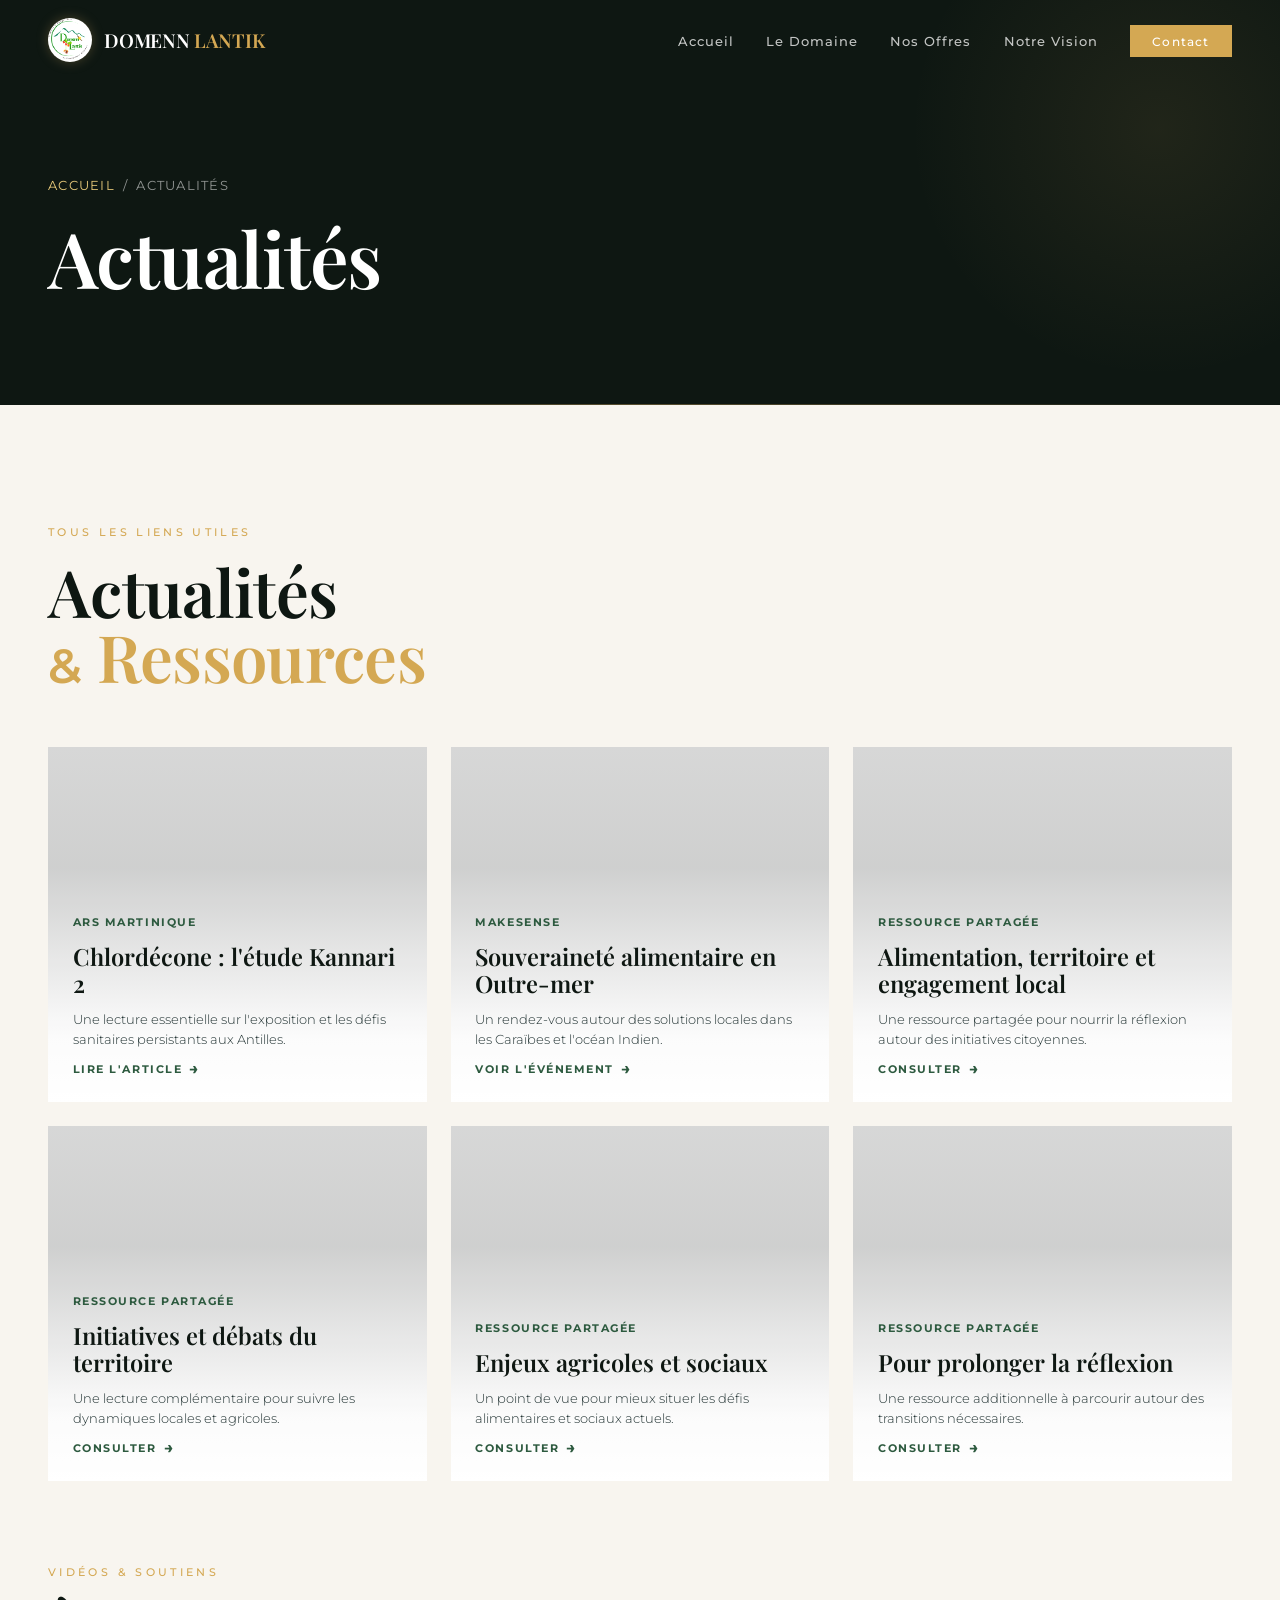
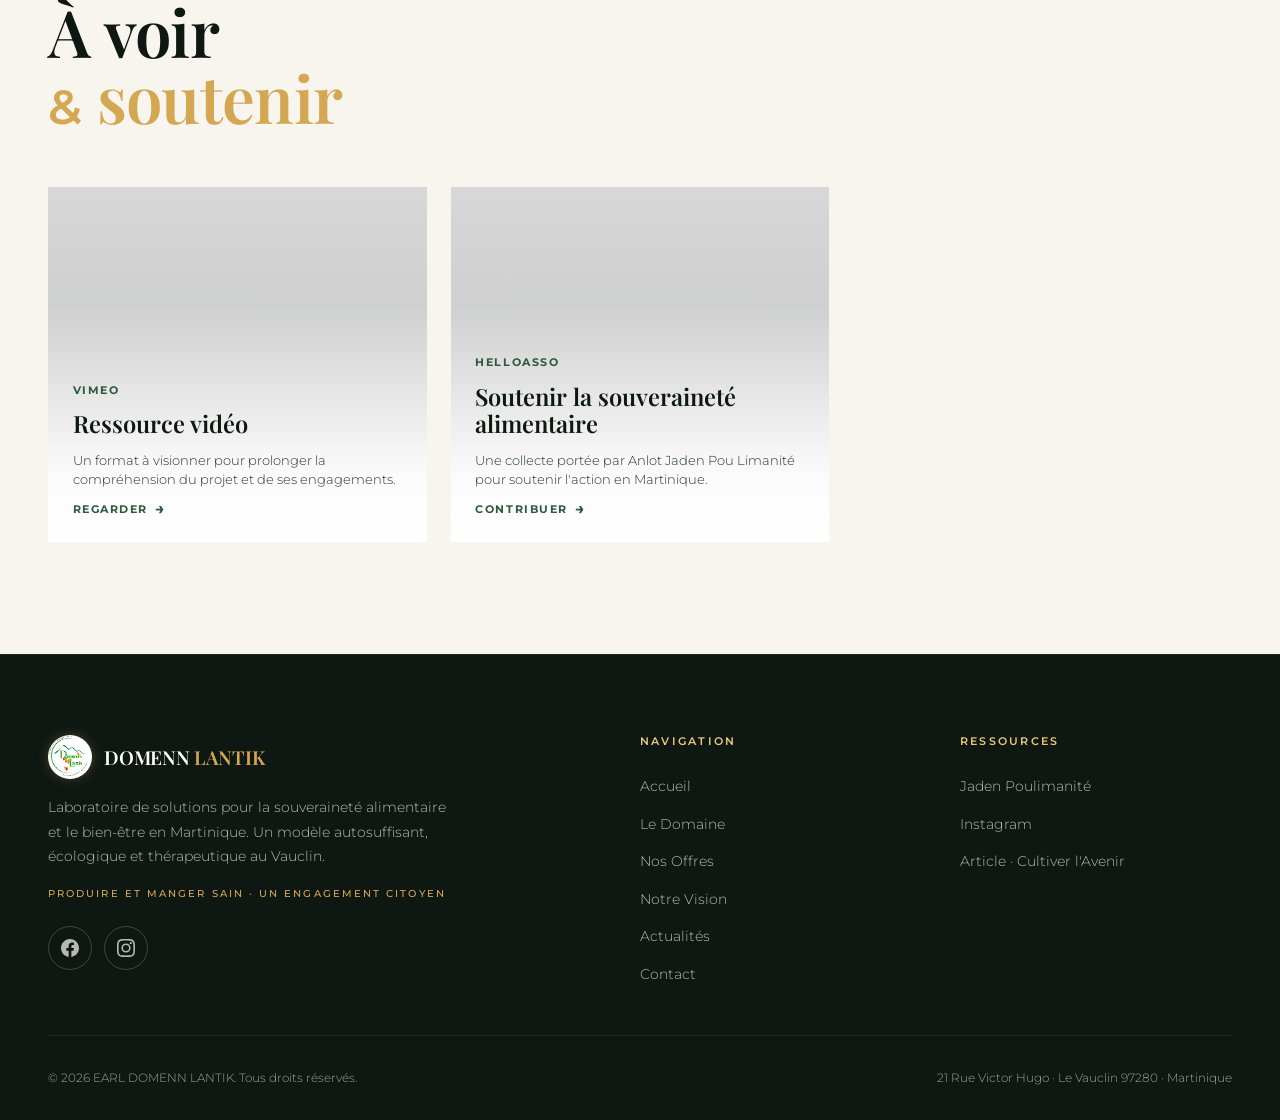
==== actualites.html @ c8eb0043 "1srt" ====
﻿<!DOCTYPE html>
<html lang="fr">
<head>
  <meta charset="UTF-8">
  <meta name="viewport" content="width=device-width, initial-scale=1.0">
  <meta name="description" content="Actualités et ressources de Domenn Lantik : souveraineté alimentaire, santé environnementale, vidéos, articles et collecte citoyenne.">
  <title>Actualités · DOMENN LANTIK</title>
  <link rel="stylesheet" href="style.css">
  <link rel="icon" type="image/svg+xml" href="data:image/svg+xml,%3Csvg xmlns='http://www.w3.org/2000/svg' viewBox='0 0 32 32'%3E%3Ctext y='28' font-size='28'%3E🌿%3C/text%3E%3C/svg%3E">
</head>
<body>
  <a href="#main" class="skip-link">Passer au contenu</a>

  <header class="site-header">
    <div class="container header-inner">
      <a href="index.html" class="logo-link">
        <img src="images/logo.png" alt="Domenn Lantik" class="logo-img">
        <div class="logo-text">
          <span class="brand">DOMENN</span>
          <span class="brand-accent">LANTIK</span>
        </div>
      </a>
      <nav>
        <ul class="nav-list">
          <li><a href="index.html" class="nav-link">Accueil</a></li>
          <li><a href="domaine.html" class="nav-link">Le Domaine</a></li>
          <li><a href="offres.html" class="nav-link">Nos Offres</a></li>
          <li><a href="vision.html" class="nav-link">Notre Vision</a></li>
          <li><a href="contact.html" class="nav-link nav-cta">Contact</a></li>
        </ul>
      </nav>
      <button class="hamburger" aria-label="Menu"><span></span><span></span><span></span></button>
    </div>
  </header>

  <div class="mobile-nav">
    <a href="index.html" class="nav-link">Accueil</a>
    <a href="domaine.html" class="nav-link">Le Domaine</a>
    <a href="offres.html" class="nav-link">Nos Offres</a>
    <a href="vision.html" class="nav-link">Notre Vision</a>
    <div class="gold-line-long"></div>
    <a href="contact.html" class="btn btn-primary">Nous Contacter</a>
    <div class="footer-social" style="justify-content:center;margin-top:1.5rem;">
      <a href="https://www.facebook.com/share/18mY9qPHfn/" target="_blank" rel="noopener" class="social-link" aria-label="Facebook"><svg fill="currentColor" viewBox="0 0 24 24"><path d="M24 12.073c0-6.627-5.373-12-12-12s-12 5.373-12 12c0 5.99 4.388 10.954 10.125 11.854v-8.385H7.078v-3.47h3.047V9.43c0-3.007 1.792-4.669 4.533-4.669 1.312 0 2.686.235 2.686.235v2.953H15.83c-1.491 0-1.956.925-1.956 1.874v2.25h3.328l-.532 3.47h-2.796v8.385C19.612 23.027 24 18.062 24 12.073z"/></svg></a>
      <a href="https://www.instagram.com/domenn_lantik" target="_blank" rel="noopener" class="social-link" aria-label="Instagram"><svg fill="currentColor" viewBox="0 0 24 24"><path d="M12 2.163c3.204 0 3.584.012 4.85.07 3.252.148 4.771 1.691 4.919 4.919.058 1.265.069 1.645.069 4.849 0 3.205-.012 3.584-.069 4.849-.149 3.225-1.664 4.771-4.919 4.919-1.266.058-1.644.07-4.85.07-3.204 0-3.584-.012-4.849-.07-3.26-.149-4.771-1.699-4.919-4.92-.058-1.265-.07-1.644-.07-4.849 0-3.204.013-3.583.07-4.849.149-3.227 1.664-4.771 4.919-4.919 1.266-.057 1.645-.069 4.849-.069zM12 0C8.741 0 8.333.014 7.053.072 2.695.272.273 2.69.073 7.052.014 8.333 0 8.741 0 12c0 3.259.014 3.668.072 4.948.2 4.358 2.618 6.78 6.98 6.98C8.333 23.986 8.741 24 12 24c3.259 0 3.668-.014 4.948-.072 4.354-.2 6.782-2.618 6.979-6.98.059-1.28.073-1.689.073-4.948 0-3.259-.014-3.667-.072-4.947-.196-4.354-2.617-6.78-6.979-6.98C15.668.014 15.259 0 12 0zm0 5.838a6.162 6.162 0 1 0 0 12.324 6.162 6.162 0 0 0 0-12.324zM12 16a4 4 0 1 1 0-8 4 4 0 0 1 0 8zm6.406-11.845a1.44 1.44 0 1 0 0 2.881 1.44 1.44 0 0 0 0-2.881z"/></svg></a>
    </div>
  </div>

  <main id="main">
    <section class="page-hero">
      <div class="container">
        <div class="breadcrumb"><a href="index.html">Accueil</a><span>/</span><span>Actualités</span></div>
        <h1>Actualités</h1>
      </div>
    </section>

    <section class="section news-section">
      <div class="container">
        <div class="news-top reveal">
          <div class="news-heading">
            <span class="section-eyebrow">Tous les liens utiles</span>
            <h2>Actualités<br><span><span class="heading-amp">&amp;</span> Ressources</span></h2>
          </div>
        </div>

        <div class="news-list reveal">
          <a class="news-slide" href="https://www.martinique.ars.sante.fr/chlordecone-letude-kannari-2-met-en-lumiere-une-baisse-de-lexposition-malgre-des-defis-persistants" target="_blank" rel="noopener" style="--news-image:url('https://www.martinique.ars.sante.fr/system/files/styles/ars_detail_page_content/private/2024-02/49d2202fff6e-visuel_kannari2.jpg.jpg?itok=aCVpbCc1');">
            <div class="news-content">
              <span class="news-source">ARS Martinique</span>
              <h3>Chlordécone : l'étude Kannari 2</h3>
              <p>Une lecture essentielle sur l'exposition et les défis sanitaires persistants aux Antilles.</p>
              <span class="news-link">Lire l'article</span>
            </div>
          </a>
          <a class="news-slide" href="https://chiche.makesense.org/events/e/webinaire-souverainete-alimentaire-en-outre-mer-caraibes-and-ocean-indien-6a10719ce55b7300092cc0e4" target="_blank" rel="noopener" style="--news-image:url('https://images.unsplash.com/photo-1464226184884-fa280b87c399?auto=format&fit=crop&w=1400&q=80');">
            <div class="news-content">
              <span class="news-source">Makesense</span>
              <h3>Souveraineté alimentaire en Outre-mer</h3>
              <p>Un rendez-vous autour des solutions locales dans les Caraïbes et l'océan Indien.</p>
              <span class="news-link">Voir l'événement</span>
            </div>
          </a>
          <a class="news-slide" href="https://share.google/tM8BRyeHUsNn5JqHv" target="_blank" rel="noopener" style="--news-image:url('https://medias.amf.asso.fr/mdf_articles/PIC_2c4e4d435c034f6b3481b6da8dac6768.jpg');">
            <div class="news-content">
              <span class="news-source">Ressource partagée</span>
              <h3>Alimentation, territoire et engagement local</h3>
              <p>Une ressource partagée pour nourrir la réflexion autour des initiatives citoyennes.</p>
              <span class="news-link">Consulter</span>
            </div>
          </a>
          <a class="news-slide" href="https://share.google/kIJbHFHR3MB0OvFtg" target="_blank" rel="noopener" style="--news-image:url('https://capiremov.org/wp-content/uploads/2021/07/conamuca.jpg');">
            <div class="news-content">
              <span class="news-source">Ressource partagée</span>
              <h3>Initiatives et débats du territoire</h3>
              <p>Une lecture complémentaire pour suivre les dynamiques locales et agricoles.</p>
              <span class="news-link">Consulter</span>
            </div>
          </a>
          <a class="news-slide" href="https://share.google/z5p108d23snJyDTl6" target="_blank" rel="noopener" style="--news-image:url('https://images.unsplash.com/photo-1500651230702-0e2d8a49d4ad?auto=format&fit=crop&w=1400&q=80');">
            <div class="news-content">
              <span class="news-source">Ressource partagée</span>
              <h3>Enjeux agricoles et sociaux</h3>
              <p>Un point de vue pour mieux situer les défis alimentaires et sociaux actuels.</p>
              <span class="news-link">Consulter</span>
            </div>
          </a>
          <a class="news-slide" href="https://share.google/9NAO0kaPWaq1PpFuy" target="_blank" rel="noopener" style="--news-image:url('https://iki-cac.org/sites/default/files/styles/principal/public/content/adap_comunidades-cabildos-caribe.jpg?h=08b866d1&itok=9TjPtlnQ');">
            <div class="news-content">
              <span class="news-source">Ressource partagée</span>
              <h3>Pour prolonger la réflexion</h3>
              <p>Une ressource additionnelle à parcourir autour des transitions nécessaires.</p>
              <span class="news-link">Consulter</span>
            </div>
          </a>
        </div>

        <div class="news-top reveal" style="margin-top:clamp(3rem,6vw,5rem);">
          <div class="news-heading">
            <span class="section-eyebrow">Vidéos & soutiens</span>
            <h2>À voir<br><span><span class="heading-amp">&amp;</span> soutenir</span></h2>
          </div>
        </div>

        <div class="news-list reveal">
          <a class="news-slide" href="https://vimeo.com/971654526" target="_blank" rel="noopener" style="--news-image:url('https://capiremov.org/wp-content/uploads/2021/07/65077715_2711386908931863_5463214163041976320_n.jpg');">
            <div class="news-content">
              <span class="news-source">Vimeo</span>
              <h3>Ressource vidéo</h3>
              <p>Un format à visionner pour prolonger la compréhension du projet et de ses engagements.</p>
              <span class="news-link">Regarder</span>
            </div>
          </a>
          <a class="news-slide" href="https://www.helloasso.com/associations/anlot-jaden-pou-limanite/collectes/souverainete-alimentaire-en-martinique" target="_blank" rel="noopener" style="--news-image:url('https://images.unsplash.com/photo-1523348837708-15d4a09cfac2?auto=format&fit=crop&w=1400&q=80');">
            <div class="news-content">
              <span class="news-source">HelloAsso</span>
              <h3>Soutenir la souveraineté alimentaire</h3>
              <p>Une collecte portée par Anlot Jaden Pou Limanité pour soutenir l'action en Martinique.</p>
              <span class="news-link">Contribuer</span>
            </div>
          </a>
        </div>
      </div>
    </section>
  </main>

  <footer class="site-footer">
    <div class="container">
      <div class="footer-grid">
        <div class="footer-brand">
          <a href="index.html" class="logo-link">
            <img src="images/logo.png" alt="Domenn Lantik" class="logo-img">
            <div class="logo-text"><span class="brand">DOMENN</span><span class="brand-accent">LANTIK</span></div>
          </a>
          <p>Laboratoire de solutions pour la souveraineté alimentaire et le bien-être en Martinique. Un modèle autosuffisant, écologique et thérapeutique au Vauclin.</p>
          <p class="footer-tagline">Produire et Manger Sain · Un Engagement Citoyen</p>
          <div class="footer-social">
            <a href="https://www.facebook.com/share/18mY9qPHfn/" target="_blank" rel="noopener" class="social-link" aria-label="Facebook"><svg fill="currentColor" viewBox="0 0 24 24"><path d="M24 12.073c0-6.627-5.373-12-12-12s-12 5.373-12 12c0 5.99 4.388 10.954 10.125 11.854v-8.385H7.078v-3.47h3.047V9.43c0-3.007 1.792-4.669 4.533-4.669 1.312 0 2.686.235 2.686.235v2.953H15.83c-1.491 0-1.956.925-1.956 1.874v2.25h3.328l-.532 3.47h-2.796v8.385C19.612 23.027 24 18.062 24 12.073z"/></svg></a>
            <a href="https://www.instagram.com/domenn_lantik" target="_blank" rel="noopener" class="social-link" aria-label="Instagram"><svg fill="currentColor" viewBox="0 0 24 24"><path d="M12 2.163c3.204 0 3.584.012 4.85.07 3.252.148 4.771 1.691 4.919 4.919.058 1.265.069 1.645.069 4.849 0 3.205-.012 3.584-.069 4.849-.149 3.225-1.664 4.771-4.919 4.919-1.266.058-1.644.07-4.85.07-3.204 0-3.584-.012-4.849-.07-3.26-.149-4.771-1.699-4.919-4.92-.058-1.265-.07-1.644-.07-4.849 0-3.204.013-3.583.07-4.849.149-3.227 1.664-4.771 4.919-4.919 1.266-.057 1.645-.069 4.849-.069zM12 0C8.741 0 8.333.014 7.053.072 2.695.272.273 2.69.073 7.052.014 8.333 0 8.741 0 12c0 3.259.014 3.668.072 4.948.2 4.358 2.618 6.78 6.98 6.98C8.333 23.986 8.741 24 12 24c3.259 0 3.668-.014 4.948-.072 4.354-.2 6.782-2.618 6.979-6.98.059-1.28.073-1.689.073-4.948 0-3.259-.014-3.667-.072-4.947-.196-4.354-2.617-6.78-6.979-6.98C15.668.014 15.259 0 12 0zm0 5.838a6.162 6.162 0 1 0 0 12.324 6.162 6.162 0 0 0 0-12.324zM12 16a4 4 0 1 1 0-8 4 4 0 0 1 0 8zm6.406-11.845a1.44 1.44 0 1 0 0 2.881 1.44 1.44 0 0 0 0-2.881z"/></svg></a>
          </div>
        </div>
        <div class="footer-col">
          <h4>Navigation</h4>
          <ul>
            <li><a href="index.html">Accueil</a></li>
            <li><a href="domaine.html">Le Domaine</a></li>
            <li><a href="offres.html">Nos Offres</a></li>
            <li><a href="vision.html">Notre Vision</a></li>
            <li><a href="actualites.html">Actualités</a></li>
            <li><a href="contact.html">Contact</a></li>
          </ul>
        </div>
        <div class="footer-col">
          <h4>Ressources</h4>
          <ul>
            <li><a href="https://www.instagram.com/jadenpoulimanite" target="_blank" rel="noopener">Jaden Poulimanité</a></li>
            <li><a href="https://www.instagram.com/domenn_lantik" target="_blank" rel="noopener">Instagram</a></li>
            <li><a href="https://camilleguigonnet.fr/2024/04/cultiver-lavenir-le-domenn-lantik-laboratoire-de-solutions-pour-la-souverainete-agricole-de-la-martinique/" target="_blank" rel="noopener">Article · Cultiver l'Avenir</a></li>
          </ul>
        </div>
      </div>
      <div class="footer-bottom">
        <p>© 2026 EARL DOMENN LANTIK. Tous droits réservés.</p>
        <p>21 Rue Victor Hugo · Le Vauclin 97280 · Martinique</p>
      </div>
    </div>
  </footer>

  <script src="main.js"></script>
</body>
</html>
---- style.css ----
/* ============================================================
   DOMENN LANTIK — Design System
   Palette: Terre chaude / Or / Vert caribéen
   Typography: Playfair Display + Montserrat
   ============================================================ */

@import url('https://fonts.googleapis.com/css2?family=Montserrat:wght@300;400;500;600;700&family=Playfair+Display:ital,wght@0,400;0,500;0,600;0,700;1,400;1,500&display=swap');

:root {
  /* ── Refined Tropical Luxury palette ── */
  --or: #D4A853;
  --or-light: #E8CA7A;
  --or-dark: #B8913D;
  --or-glow: rgba(212, 168, 83, 0.12);
  --or-ghost: rgba(212, 168, 83, 0.06);

  --earth-50: #F8F5EF;
  --earth-100: #EDE7DA;
  --earth-200: #DCD2BD;
  --earth-800: #1A2520;
  --earth-900: #0E1712;

  --foliage: #2D5A3F;
  --foliage-light: #4A8B5E;
  --foliage-dark: #1C3A27;

  --ocean: #1A7A7E;
  --ocean-light: #2FA4A8;
  --ocean-ghost: rgba(26, 122, 126, 0.06);

  /* ── Semantic tokens ── */
  --text-body: var(--earth-900);
  --text-muted: #5D625E;
  --text-on-dark: #fff;
  --text-on-dark-muted: rgba(255,255,255,0.65);
  --danger: #DC2626;
  --danger-soft: rgba(220,38,38,0.08);
  --danger-border: rgba(220,38,38,0.2);

  /* ── Typography ── */
  --font-serif: 'Playfair Display', Georgia, 'Times New Roman', serif;
  --font-sans: 'Montserrat', -apple-system, BlinkMacSystemFont, 'Segoe UI', sans-serif;

  /* ── Depth ── */
  --shadow-sm: 0 2px 8px rgba(14, 23, 18, 0.06);
  --shadow-md: 0 8px 30px rgba(14, 23, 18, 0.10);
  --shadow-lg: 0 16px 50px rgba(14, 23, 18, 0.14);

  --radius-sm: 2px;
  --radius-md: 4px;

  /* ── Motion ── */
  --transition-fast: 200ms ease;
  --transition-base: 350ms cubic-bezier(0.4, 0, 0.2, 1);
  --transition-slow: 600ms cubic-bezier(0.4, 0, 0.2, 1);

  /* ── Layout ── */
  --header-h: 80px;
  --max-w: 1280px;
  --section-gap: clamp(4rem, 9vw, 7rem);
}

/* ============================================================
   RESET & BASE
   ============================================================ */
*, *::before, *::after { margin: 0; padding: 0; box-sizing: border-box; }

html {
  scroll-behavior: smooth;
  -webkit-font-smoothing: antialiased;
  -moz-osx-font-smoothing: grayscale;
}

body {
  font-family: var(--font-sans);
  font-weight: 400;
  font-size: 16px;
  line-height: 1.7;
  color: var(--earth-900);
  background: #fff;
  overflow-x: hidden;
}

img { max-width: 100%; height: auto; display: block; }
a { color: inherit; text-decoration: none; }
ul { list-style: none; }

::-webkit-scrollbar { width: 8px; }
::-webkit-scrollbar-track { background: var(--earth-900); }
::-webkit-scrollbar-thumb { background: var(--or); border-radius: 4px; }
::-webkit-scrollbar-thumb:hover { background: var(--or-light); }

::selection { background: rgba(197, 160, 89, 0.3); color: var(--earth-900); }

/* ============================================================
   ACCESSIBILITY & PREMIUM UX — focus, skip, touch, forms
   ============================================================ */

/* ---- Skip to content (accessibility) ---- */
.skip-link {
  position: absolute;
  top: -100%;
  left: 1rem;
  background: var(--or);
  color: var(--earth-900);
  padding: 0.75rem 1.25rem;
  font-weight: 600;
  font-size: 0.875rem;
  z-index: 10001;
  border-radius: 0 0 var(--radius-md) var(--radius-md);
  transition: top 0.2s ease;
}

.skip-link:focus {
  top: 0;
}

/* ---- Focus visible (WCAG AA) ---- */
:focus-visible {
  outline: 2px solid var(--or);
  outline-offset: 2px;
}

.btn:focus-visible,
a:focus-visible {
  outline: 2px solid var(--or);
  outline-offset: 3px;
}

input:focus-visible,
textarea:focus-visible,
select:focus-visible {
  outline: none;
  border-color: var(--or);
  box-shadow: 0 0 0 3px var(--or-glow);
}

/* ---- Touch targets (min 44px for mobile) ---- */
@media (hover: none) and (pointer: coarse) {
  .nav-link,
  .btn,
  .social-link,
  .hero-dot {
    min-height: 44px;
    min-width: 44px;
  }
}

/* ---- Form UX ---- */
.form-group {
  position: relative;
  margin-bottom: 1.5rem;
}

.form-group label {
  display: block;
  font-size: 0.8rem;
  font-weight: 500;
  letter-spacing: 0.05em;
  text-transform: uppercase;
  color: var(--text-muted);
  margin-bottom: 0.35rem;
}

.form-group input,
.form-group textarea,
.form-group select {
  width: 100%;
  padding: 0.9rem 1rem;
  font-family: var(--font-sans);
  font-size: 0.95rem;
  border: 1px solid var(--earth-200);
  background: #fff;
  color: var(--earth-900);
  transition: border-color var(--transition-fast), box-shadow var(--transition-fast);
}

.form-group input.error,
.form-group textarea.error {
  border-color: var(--danger);
}

.form-feedback {
  font-size: 0.75rem;
  margin-top: 0.3rem;
  min-height: 0;
  transition: all var(--transition-fast);
}

.form-feedback.error {
  color: var(--danger);
}

.form-feedback.success {
  color: var(--foliage);
}

/* Loading spinner */
@keyframes spin {
  to { transform: rotate(360deg); }
}

.btn-loading {
  position: relative;
  pointer-events: none;
  color: transparent !important;
}

.btn-loading::after {
  content: '';
  position: absolute;
  inset: 0;
  margin: auto;
  width: 18px;
  height: 18px;
  border: 2px solid rgba(255,255,255,0.6);
  border-top-color: #fff;
  border-radius: 50%;
  animation: spin 0.6s linear infinite;
}

/* Toast notification */
#toast {
  border-radius: var(--radius-sm);
  backdrop-filter: blur(10px);
}

/* ---- Skeleton loading placeholder ---- */
@keyframes shimmer {
  0% { background-position: -200% 0; }
  100% { background-position: 200% 0; }
}

.skeleton {
  background: linear-gradient(90deg, var(--earth-100) 25%, var(--earth-200) 50%, var(--earth-100) 75%);
  background-size: 200% 100%;
  animation: shimmer 1.5s ease-in-out infinite;
  border-radius: var(--radius-sm);
}

/* ---- Reduced motion (consolidated) ---- */
@media (prefers-reduced-motion: reduce) {
  *,
  *::before,
  *::after {
    animation-duration: 0.01ms !important;
    animation-iteration-count: 1 !important;
    transition-duration: 0.01ms !important;
    scroll-behavior: auto !important;
  }
}

/* ============================================================
   TYPOGRAPHY
   ============================================================ */
h1, h2, h3, h4, h5, h6 {
  font-family: var(--font-serif);
  font-weight: 600;
  line-height: 1.15;
  color: var(--earth-900);
}

h1 { font-size: clamp(2.5rem, 6vw, 5rem); letter-spacing: -0.02em; }
h2 { font-size: clamp(2rem, 4.5vw, 3.6rem); letter-spacing: -0.01em; }
h3 { font-size: clamp(1.25rem, 2.5vw, 1.75rem); }
h4 { font-size: 1.125rem; }

.section-eyebrow {
  display: inline-block;
  font-family: var(--font-sans);
  font-size: 0.7rem;
  font-weight: 500;
  letter-spacing: 0.3em;
  text-transform: uppercase;
  color: var(--or);
  margin-bottom: 1rem;
}

.gold-line {
  width: 60px;
  height: 2px;
  background: linear-gradient(90deg, transparent, var(--or), transparent);
  margin: 0 auto;
}

.gold-line-long {
  width: 130px;
  height: 1px;
  background: linear-gradient(90deg, transparent, var(--or), transparent);
  margin: 0 auto;
}

/* Foliage accent utility */
.text-foliage { color: var(--foliage); }
.text-foliage-light { color: var(--foliage-light); }

.foliage-line {
  width: 60px;
  height: 2px;
  background: linear-gradient(90deg, transparent, var(--foliage), transparent);
  margin: 0 auto;
}

.section-divider {
  height: 1px;
  background: linear-gradient(90deg, transparent, rgba(197,160,89,0.25), transparent);
}

/* ============================================================
   LAYOUT HELPERS
   ============================================================ */
.container {
  width: 100%;
  max-width: var(--max-w);
  margin: 0 auto;
  padding: 0 clamp(1.25rem, 5vw, 3rem);
}

.section {
  padding: clamp(4rem, 9vw, 7rem) 0;
}

.section-header {
  text-align: center;
  margin-bottom: clamp(3rem, 6vw, 5rem);
}

/* ---- Section header variants (anti-AI-slop: never all centered) ---- */
.section-header-left {
  text-align: left;
  margin-bottom: clamp(3rem, 6vw, 5rem);
  max-width: 600px;
}

.section-header-left .gold-line { margin-left: 0; }

.section-header-offset {
  text-align: left;
  margin-bottom: clamp(3rem, 6vw, 5rem);
  padding-left: clamp(2rem, 8vw, 6rem);
  border-left: 3px solid var(--or);
}

.section-header-wide {
  text-align: left;
  margin-bottom: clamp(3rem, 6vw, 5rem);
}

.section-header-wide h2 {
  font-size: clamp(2.5rem, 6vw, 4.5rem);
  line-height: 1.05;
}

/* ---- Container variants ---- */
.container-bleed {
  width: 100%;
  padding: 0 clamp(1.25rem, 5vw, 3rem);
}

.container-narrow {
  width: 100%;
  max-width: 780px;
  margin: 0 auto;
  padding: 0 clamp(1.25rem, 3vw, 2rem);
}

/* ---- Asymmetric grids ---- */
.grid-asymmetric-2 {
  display: grid;
  grid-template-columns: 1.3fr 0.7fr;
  gap: clamp(2rem, 5vw, 4rem);
  align-items: start;
}

.grid-asymmetric-3 {
  display: grid;
  grid-template-columns: 1fr 1.3fr 1fr;
  gap: 2rem;
  align-items: start;
}

.grid-masonry-2 {
  display: grid;
  grid-template-columns: 1fr 1fr;
  gap: 1.5rem;
}

.grid-masonry-2 > :first-child {
  grid-row: span 2;
}

.grid-featured {
  display: grid;
  grid-template-columns: 1fr 1fr;
  gap: clamp(3rem, 5vw, 5rem);
  align-items: center;
}

/* ---- Full-bleed text block ---- */
.text-bleed {
  font-family: var(--font-serif);
  font-size: clamp(1.1rem, 2.5vw, 1.4rem);
  line-height: 1.7;
  color: var(--text-muted);
  font-weight: 300;
  max-width: 42ch;
  margin: 0 0 4rem 0;
}

.text-bleed-right {
  font-family: var(--font-serif);
  font-size: clamp(1.1rem, 2.5vw, 1.4rem);
  line-height: 1.7;
  color: var(--text-muted);
  font-weight: 300;
  max-width: 42ch;
  margin: 0 0 4rem auto;
  text-align: right;
}

/* ---- Gold accent corner ---- */
.gold-corner {
  position: relative;
}

.gold-corner::before {
  content: '';
  position: absolute;
  top: -1.5rem;
  left: -1.5rem;
  width: 3rem;
  height: 3rem;
  border-top: 2px solid var(--or);
  border-left: 2px solid var(--or);
  opacity: 0.6;
}

/* ---- Large gold number accent ---- */
.gold-number {
  font-family: var(--font-serif);
  font-size: clamp(5rem, 12vw, 10rem);
  font-weight: 700;
  color: var(--or);
  opacity: 0.12;
  line-height: 0.8;
  position: absolute;
  top: -2rem;
  left: -1.5rem;
  pointer-events: none;
}

/* ---- Section accent bar ---- */
.section-accent-bar {
  width: 100%;
  height: 1px;
  background: linear-gradient(90deg, var(--or), transparent 60%);
  margin-bottom: 3rem;
}

.section-header h2 { margin-bottom: 0.75rem; }
.section-header .gold-line { margin: 1.5rem auto 0; }

/* ============================================================
   BUTTONS
   ============================================================ */
.btn {
  display: inline-flex;
  align-items: center;
  justify-content: center;
  gap: 0.5rem;
  font-family: var(--font-sans);
  font-size: 0.8rem;
  font-weight: 500;
  letter-spacing: 0.12em;
  text-transform: uppercase;
  padding: 0.95rem 2rem;
  border: none;
  cursor: pointer;
  transition: all var(--transition-base);
  position: relative;
  overflow: hidden;
}

.btn-primary {
  background: var(--or);
  color: #fff;
}

.btn-primary:hover {
  background: var(--or-light);
  transform: translateY(-2px);
  box-shadow: 0 6px 20px rgba(197, 160, 89, 0.35);
}

.btn-outline {
  background: transparent;
  color: #fff;
  border: 1px solid rgba(255,255,255,0.6);
}

.btn-outline:hover {
  border-color: var(--or);
  color: var(--or);
  transform: translateY(-2px);
}

.btn-outline-dark {
  background: transparent;
  color: var(--earth-900);
  border: 1px solid rgba(42,31,20,0.2);
}

.btn-outline-dark:hover {
  border-color: var(--or);
  color: var(--or);
  transform: translateY(-2px);
}

.btn-lg { padding: 1.05rem 2.5rem; font-size: 0.85rem; }

.btn-arrow {
  display: inline-flex;
  align-items: center;
  gap: 0.4rem;
  font-family: var(--font-sans);
  font-size: 0.8rem;
  font-weight: 500;
  letter-spacing: 0.1em;
  text-transform: uppercase;
  color: var(--or);
  transition: gap var(--transition-fast);
}

.btn-arrow:hover { gap: 0.65rem; }

.btn-arrow svg {
  width: 15px;
  height: 15px;
  transition: transform var(--transition-fast);
}

.btn-arrow:hover svg { transform: translateX(3px); }

/* ============================================================
   HEADER & NAVIGATION
   ============================================================ */
.site-header {
  position: fixed;
  top: 0; left: 0; right: 0;
  z-index: 1000;
  height: var(--header-h);
  transition: all var(--transition-slow);
}

.site-header.scrolled {
  background: rgba(42, 31, 20, 0.95);
  backdrop-filter: blur(16px);
  -webkit-backdrop-filter: blur(16px);
  box-shadow: 0 4px 30px rgba(0,0,0,0.3);
}

.header-inner {
  display: flex;
  align-items: center;
  justify-content: space-between;
  height: 100%;
}

.logo-link {
  display: flex;
  align-items: center;
  gap: 0.75rem;
}

.logo-img {
  width: 44px;
  height: 44px;
  border-radius: 50%;
  object-fit: contain;
  filter: brightness(1.1) drop-shadow(0 0 6px rgba(197,160,89,0.3));
  transition: transform var(--transition-base);
}

.logo-link:hover .logo-img { transform: scale(1.1); }

.logo-text {
  display: flex;
  align-items: baseline;
  gap: 0.25rem;
}

.logo-text .brand {
  font-family: var(--font-serif);
  font-size: 1.2rem;
  font-weight: 600;
  color: #fff;
  letter-spacing: -0.01em;
}

.logo-text .brand-accent {
  font-family: var(--font-serif);
  font-size: 1.2rem;
  font-weight: 600;
  color: var(--or);
  letter-spacing: -0.01em;
}

.nav-list {
  display: flex;
  align-items: center;
  gap: 2rem;
}

.nav-link {
  font-size: 0.8rem;
  font-weight: 500;
  letter-spacing: 0.08em;
  color: rgba(255,255,255,0.75);
  position: relative;
  padding: 0.3rem 0;
  transition: color var(--transition-fast);
}

.nav-link::after {
  content: '';
  position: absolute;
  bottom: 0; left: 0;
  width: 0;
  height: 1px;
  background: var(--or);
  transition: width var(--transition-base);
}

.nav-link:hover,
.nav-link.active { color: var(--or); }

.nav-link:hover::after,
.nav-link.active::after { width: 100%; }

.nav-cta {
  background: var(--or);
  color: #fff !important;
  padding: 0.55rem 1.4rem !important;
  font-size: 0.75rem;
  letter-spacing: 0.1em;
}

.nav-cta::after { display: none; }

.nav-cta:hover {
  background: var(--or-light);
  color: #fff !important;
}

/* Hamburger */
.hamburger {
  display: none;
  flex-direction: column;
  gap: 5px;
  background: none;
  border: none;
  cursor: pointer;
  padding: 0.5rem;
  z-index: 1001;
}

.hamburger span {
  display: block;
  width: 24px;
  height: 2px;
  background: #fff;
  transition: all var(--transition-base);
}

.hamburger.active span:nth-child(1) { transform: rotate(45deg) translate(5px, 5px); }
.hamburger.active span:nth-child(2) { opacity: 0; }
.hamburger.active span:nth-child(3) { transform: rotate(-45deg) translate(5px, -5px); }

/* Mobile nav */
.mobile-nav {
  position: fixed;
  inset: 0;
  z-index: 999;
  background: rgba(42, 31, 20, 0.98);
  backdrop-filter: blur(20px);
  display: flex;
  flex-direction: column;
  align-items: center;
  justify-content: center;
  gap: 2.5rem;
  transform: translateX(100%);
  transition: transform 0.4s cubic-bezier(0.4, 0, 0.2, 1);
}

.mobile-nav.open { transform: translateX(0); }

.mobile-nav .nav-link {
  font-family: var(--font-serif);
  font-size: 1.5rem;
  color: rgba(255,255,255,0.7);
}

.mobile-nav .nav-link:hover { color: var(--or); }

.mobile-nav .gold-line-long { margin: 0.5rem 0; }

/* ============================================================
   PAGE HERO (inner pages)
   ============================================================ */
.page-hero {
  min-height: 45vh;
  display: flex;
  align-items: center;
  background: var(--earth-900);
  position: relative;
  overflow: hidden;
  padding-top: var(--header-h);
}

.page-hero::before {
  content: '';
  position: absolute;
  top: -30%; right: -10%;
  width: 500px; height: 500px;
  border-radius: 50%;
  background: radial-gradient(circle, rgba(197,160,89,0.1), transparent 70%);
}

.page-hero::after {
  content: '';
  position: absolute;
  bottom: 0; left: 0; right: 0;
  height: 1px;
  background: linear-gradient(90deg, transparent, rgba(197,160,89,0.4), transparent);
}

.page-hero .container { position: relative; z-index: 1; }

.page-hero h1 { color: #fff; margin-bottom: 0.5rem; }

.page-hero .breadcrumb {
  display: flex;
  align-items: center;
  gap: 0.5rem;
  font-size: 0.8rem;
  letter-spacing: 0.1em;
  text-transform: uppercase;
  color: rgba(255,255,255,0.55);
  margin-bottom: 1rem;
}

.page-hero .breadcrumb a {
  color: var(--or-light);
  transition: color var(--transition-fast);
}

.page-hero .breadcrumb a:hover { color: #fff; }

/* ============================================================
   HERO (homepage)
   ============================================================ */
.hero {
  min-height: 100vh;
  display: flex;
  align-items: center;
  justify-content: center;
  position: relative;
  overflow: hidden;
}

.hero-bg {
  position: absolute;
  inset: 0;
}

.hero-bg img {
  width: 100%;
  height: 100%;
  object-fit: cover;
}

.hero-overlay {
  position: absolute;
  inset: 0;
  background: linear-gradient(
    135deg,
    rgba(42,31,20,0.88) 0%,
    rgba(42,31,20,0.6) 40%,
    rgba(61,43,31,0.4) 70%,
    rgba(42,31,20,0.75) 100%
  );
}

.hero-content {
  position: relative;
  z-index: 1;
  text-align: center;
  max-width: 900px;
  padding: 0 1.5rem;
}

.hero-content h1 {
  color: #fff;
  line-height: 1.05;
  margin-bottom: 1.5rem;
}

.hero-content h1 .accent { color: var(--or); }

.hero-content .gold-line-long { margin: 1.5rem auto; }

/* Split-text cinematic reveal */
.hero-title-split { position: relative; }

.hero-title-split .char {
  display: inline-block;
  opacity: 0;
  transform: translateY(60px) rotateX(-40deg);
  filter: blur(8px);
  animation: charReveal 0.7s cubic-bezier(0.16, 0.84, 0.44, 1) forwards;
}

.hero-title-split .char.space { width: 0.25em; }

@keyframes charReveal {
  0% { opacity: 0; transform: translateY(60px) rotateX(-40deg); filter: blur(8px); }
  60% { opacity: 1; filter: blur(0); }
  100% { opacity: 1; transform: translateY(0) rotateX(0); filter: blur(0); }
}

/* Hero gold line draw */
.hero-line-draw {
  transform: scaleX(0);
  animation: lineDrawIn 0.7s cubic-bezier(0.25, 0.46, 0.45, 0.94) forwards;
  animation-delay: 1s;
}

@keyframes lineDrawIn {
  from { transform: scaleX(0); }
  to { transform: scaleX(1); }
}

/* Gold sparkle particles */
.sparkle {
  position: fixed;
  width: 4px;
  height: 4px;
  background: var(--or);
  border-radius: 50%;
  pointer-events: none;
  z-index: 9998;
  animation: sparkleBurst 1.5s cubic-bezier(0.25, 0.46, 0.45, 0.94) forwards;
}

@keyframes sparkleBurst {
  0% { opacity: 1; transform: translate(0, 0) scale(1); }
  100% { opacity: 0; transform: translate(var(--sx), var(--sy)) scale(0); }
}

.hero-content .hero-subtitle {
  color: rgba(255,255,255,0.75);
  font-size: clamp(1rem, 2vw, 1.2rem);
  font-weight: 300;
  line-height: 1.7;
  max-width: 650px;
  margin: 0 auto 2rem;
}

.hero-content .hero-tagline {
  color: rgba(197,160,89,0.65);
  font-size: 0.75rem;
  font-weight: 500;
  letter-spacing: 0.25em;
  text-transform: uppercase;
  margin-bottom: 0.5rem;
}

.hero-buttons {
  display: flex;
  gap: 1rem;
  justify-content: center;
  flex-wrap: wrap;
  margin-top: 2.5rem;
}

.hero-scroll {
  position: absolute;
  bottom: 2rem;
  left: 50%;
  transform: translateX(-50%);
  display: flex;
  flex-direction: column;
  align-items: center;
  gap: 0.5rem;
}

.hero-scroll span {
  font-size: 0.65rem;
  letter-spacing: 0.2em;
  text-transform: uppercase;
  color: rgba(255,255,255,0.6);
}

.hero-scroll-line {
  width: 1px;
  height: 50px;
  background: linear-gradient(to bottom, var(--or), transparent);
}

/* ============================================================
   HERO CAROUSEL — Full-bleed cinematic fade
   ============================================================ */

.hero-carousel {
  background: var(--earth-900);
}

.hero-slide {
  position: absolute;
  inset: 0;
  background-size: cover;
  background-position: center;
  opacity: 0;
  transition: opacity 1.8s cubic-bezier(0.25, 0.46, 0.45, 0.94);
  animation: kenBurns 18s ease-in-out infinite;
}

.hero-slide.active {
  opacity: 1;
  z-index: 1;
}

@keyframes kenBurns {
  0%, 100% { transform: scale(1); }
  50% { transform: scale(1.06); }
}

/* Dots */
.hero-dots {
  position: absolute;
  bottom: 5rem;
  left: 50%;
  transform: translateX(-50%);
  display: flex;
  gap: 0.75rem;
  z-index: 10;
}

.hero-dot {
  width: 8px;
  height: 8px;
  border-radius: 50%;
  background: rgba(255,255,255,0.6);
  cursor: pointer;
  transition: all 0.4s ease;
}

.hero-dot.active {
  background: var(--or);
  box-shadow: 0 0 8px rgba(197,160,89,0.5);
}

.hero-dot:hover {
  background: rgba(255,255,255,0.6);
}

.hero-carousel .hero-overlay { z-index: 2; }
.hero-carousel .hero-content { z-index: 3; }

/* Floating leaf decoration */
.leaf-float {
  position: absolute;
  color: rgba(197,160,89,0.08);
  pointer-events: none;
  animation: leafFloat 6s ease-in-out infinite;
}

.leaf-float.delay { animation-delay: 3s; }

@keyframes leafFloat {
  0%, 100% { transform: translateY(0) rotate(0deg); }
  50% { transform: translateY(-12px) rotate(4deg); }
}

/* ============================================================
   CARDS
   ============================================================ */
.card {
  background: var(--earth-50);
  padding: 2.5rem 2rem;
  text-align: center;
  transition: all var(--transition-base);
  border: 1px solid transparent;
}

.card:hover {
  transform: translateY(-5px);
  box-shadow: var(--shadow-lg);
  border-color: rgba(197,160,89,0.15);
}

.card-icon {
  width: 60px; height: 60px;
  border-radius: 50%;
  border: 2px solid rgba(197,160,89,0.3);
  display: flex;
  align-items: center;
  justify-content: center;
  margin: 0 auto 1.5rem;
  transition: all var(--transition-base);
}

.card:hover .card-icon {
  border-color: var(--or);
  background: rgba(197,160,89,0.08);
}

.card-icon svg { width: 26px; height: 26px; color: var(--or); }

.card h3 { margin-bottom: 0.75rem; }

.card p {
  color: #666;
  font-weight: 300;
  line-height: 1.7;
  font-size: 0.95rem;
}

/* Image card (domain gallery) */
.img-card {
  position: relative;
  overflow: hidden;
  transition: all var(--transition-base);
}

.img-card img {
  width: 100%;
  height: 300px;
  object-fit: cover;
  filter: grayscale(25%);
  transition: all 0.7s ease;
}

.img-card:hover img {
  transform: scale(1.05);
  filter: grayscale(0%);
}

.img-card-overlay {
  position: absolute;
  inset: 0;
  background: linear-gradient(to top, rgba(42,31,20,0.85), transparent 50%);
}

.img-card-body {
  position: absolute;
  bottom: 0; left: 0; right: 0;
  padding: 1.5rem;
}

.img-card-body h4 {
  font-family: var(--font-serif);
  font-size: 1.1rem;
  font-weight: 500;
  color: #fff;
  margin-bottom: 0.3rem;
}

.img-card-body p {
  font-size: 0.8rem;
  font-weight: 300;
  color: rgba(255,255,255,0.55);
}

/* ============================================================
   POST-HERO DOMAIN — organic editorial reveal
   ============================================================ */

.post-hero-domain {
  position: relative;
  overflow: hidden;
  padding: clamp(4.5rem, 9vw, 8rem) 0;
  background: var(--earth-900);
  color: #fff;
}

.post-hero-domain::before {
  content: '';
  position: absolute;
  inset: 0;
  background:
    radial-gradient(ellipse at 22% 28%, rgba(212,168,83,0.13), transparent 34%),
    radial-gradient(ellipse at 78% 64%, rgba(45,90,63,0.22), transparent 36%),
    linear-gradient(180deg, rgba(14,23,18,0.96), rgba(14,23,18,1));
  pointer-events: none;
}

.post-hero-grid {
  position: relative;
  z-index: 1;
  display: grid;
  grid-template-columns: minmax(0, 1.08fr) minmax(320px, 0.92fr);
  align-items: center;
  gap: clamp(2rem, 6vw, 5.5rem);
}

.post-hero-art {
  position: relative;
  min-height: clamp(430px, 52vw, 690px);
  margin-left: clamp(-3.5rem, -3vw, -1rem);
}

.post-hero-photo {
  position: absolute;
  inset: -7% -6% -8% -12%;
  display: flex;
  align-items: center;
  justify-content: center;
  overflow: visible;
  isolation: isolate;
  background:
    radial-gradient(ellipse 62% 54% at 47% 51%, rgba(9,19,14,0.88) 0 52%, rgba(14,23,18,0.84) 68%, rgba(14,23,18,0.2) 82%, transparent 92%);
  filter: drop-shadow(0 34px 55px rgba(0,0,0,0.34));
  -webkit-mask-image: radial-gradient(ellipse 60% 66% at 47% 50%, #000 0 52%, rgba(0,0,0,0.72) 61%, rgba(0,0,0,0.18) 70%, transparent 78%);
  mask-image: radial-gradient(ellipse 60% 66% at 47% 50%, #000 0 52%, rgba(0,0,0,0.72) 61%, rgba(0,0,0,0.18) 70%, transparent 78%);
  -webkit-mask-repeat: no-repeat;
  mask-repeat: no-repeat;
  -webkit-mask-size: 100% 100%;
  mask-size: 100% 100%;
}

.post-hero-photo img {
  position: relative;
  z-index: 1;
  width: 100%;
  height: 100%;
  max-width: none;
  object-fit: contain;
  object-position: center;
  filter: saturate(1.02) contrast(1.02);
  transform: scale(1.1);
  transform-origin: 48% 50%;
}

.post-hero-art::before,
.post-hero-art::after,
.post-hero-photo::before,
.post-hero-photo::after {
  content: '';
  position: absolute;
  pointer-events: none;
  z-index: 2;
}

.post-hero-art::before {
  left: -16%;
  right: -10%;
  bottom: -10%;
  height: 42%;
  background:
    radial-gradient(ellipse at 16% 62%, rgba(14,23,18,1) 0 20%, transparent 44%),
    radial-gradient(ellipse at 50% 58%, rgba(14,23,18,0.98) 0 26%, transparent 52%),
    radial-gradient(ellipse at 86% 50%, rgba(14,23,18,0.94) 0 20%, transparent 42%);
  filter: blur(16px);
}

.post-hero-art::after {
  left: -14%;
  top: -14%;
  width: 76%;
  height: 36%;
  background:
    radial-gradient(ellipse at 18% 64%, rgba(14,23,18,1) 0 24%, transparent 48%),
    radial-gradient(ellipse at 64% 44%, rgba(14,23,18,0.9) 0 18%, transparent 42%);
  filter: blur(18px);
}

.post-hero-photo::before {
  display: block;
  z-index: 3;
  inset: -4%;
  background:
    radial-gradient(ellipse 43% 38% at 45% 48%, transparent 0 48%, rgba(14,23,18,0.26) 58%, rgba(14,23,18,0.9) 78%, rgba(14,23,18,1) 100%),
    linear-gradient(90deg, rgba(14,23,18,1), transparent 22%, transparent 68%, rgba(14,23,18,1)),
    linear-gradient(180deg, rgba(14,23,18,1), transparent 24%, transparent 62%, rgba(14,23,18,1));
}

.post-hero-photo::after {
  display: block;
  z-index: 4;
  left: -10%;
  right: -10%;
  bottom: -8%;
  height: 34%;
  background:
    linear-gradient(180deg, transparent, rgba(14,23,18,0.88) 64%, rgba(14,23,18,1)),
    radial-gradient(ellipse at 16% 20%, rgba(14,23,18,0.88) 0 24%, transparent 54%),
    radial-gradient(ellipse at 88% 18%, rgba(14,23,18,0.78) 0 18%, transparent 48%);
  filter: blur(12px);
}

.post-hero-copy {
  max-width: 470px;
  padding-top: clamp(0rem, 3vw, 2rem);
}

.post-hero-kicker {
  display: block;
  margin-bottom: 0.75rem;
  font-family: var(--font-sans);
  font-size: 0.68rem;
  font-weight: 600;
  letter-spacing: 0.22em;
  text-transform: uppercase;
  color: var(--or-light);
}

.post-hero-copy h2 {
  margin: 0 0 1rem;
  font-family: var(--font-serif);
  font-size: clamp(2.2rem, 4.4vw, 4.1rem);
  font-weight: 600;
  line-height: 1.08;
  letter-spacing: 0;
  text-transform: none;
  color: #fff;
}

.post-hero-copy p {
  margin: 0 0 0.85rem;
  font-size: 0.93rem;
  line-height: 1.7;
  color: var(--text-on-dark-muted);
}

.post-hero-meta {
  display: flex;
  flex-wrap: wrap;
  gap: 1rem 1.35rem;
  margin: 1.5rem 0 1.35rem;
}

.post-hero-meta span {
  display: grid;
  gap: 0.1rem;
  padding-right: 1.15rem;
  border-right: 1px solid rgba(255,255,255,0.14);
}

.post-hero-meta span:last-child {
  border-right: 0;
}

.post-hero-meta strong {
  font-family: var(--font-serif);
  font-size: 1.2rem;
  font-weight: 500;
  color: var(--or-light);
}

.post-hero-meta small {
  font-size: 0.62rem;
  font-weight: 600;
  letter-spacing: 0.14em;
  text-transform: uppercase;
  color: rgba(255,255,255,0.52);
}

.post-hero-btn {
  display: inline-flex;
  align-items: center;
  justify-content: center;
  min-height: 42px;
  padding: 0.76rem 1.35rem;
  border: 1px solid rgba(255,255,255,0.26);
  color: #fff;
  font-family: var(--font-sans);
  font-size: 0.7rem;
  font-weight: 700;
  letter-spacing: 0.14em;
  text-transform: uppercase;
  transition: color var(--transition-base), background var(--transition-base), border-color var(--transition-base), transform var(--transition-base);
}

.post-hero-btn:hover {
  background: var(--or);
  border-color: var(--or);
  color: var(--earth-900);
  transform: translateY(-2px);
}

@media (max-width: 900px) {
  .post-hero-grid {
    grid-template-columns: 1fr;
    gap: 1.5rem;
  }

  .post-hero-art {
    min-height: clamp(330px, 66vw, 500px);
    margin-left: 0;
  }

  .post-hero-photo {
    inset: -4% -6%;
  }

  .post-hero-copy {
    max-width: 640px;
  }
}

@media (max-width: 560px) {
  .post-hero-domain {
    padding: 3.5rem 0 4rem;
  }

  .post-hero-art {
    min-height: 300px;
    margin-left: -0.75rem;
    margin-right: -0.75rem;
  }

  .post-hero-photo {
    inset: -2% -8%;
  }

  .post-hero-copy h2 {
    font-size: 2rem;
  }

  .post-hero-meta {
    gap: 0.75rem;
  }

  .post-hero-meta span {
    padding-right: 0.75rem;
  }
}

/* Service card (horizontal) */
.service-card {
  display: flex;
  gap: 1.5rem;
  padding: 2rem;
  border: 1px solid rgba(0,0,0,0.06);
  transition: all var(--transition-base);
}

.service-card:hover {
  box-shadow: var(--shadow-md);
  border-color: rgba(197,160,89,0.2);
}

.service-card .service-icon {
  width: 52px; height: 52px;
  border-radius: 50%;
  background: rgba(197,160,89,0.1);
  display: flex;
  align-items: center;
  justify-content: center;
  flex-shrink: 0;
  transition: background var(--transition-base);
}

.service-card:hover .service-icon { background: rgba(197,160,89,0.2); }

.service-card .service-icon svg { width: 22px; height: 22px; color: var(--or); }

.service-card h3 {
  font-family: var(--font-serif);
  font-size: 1.15rem;
  font-weight: 500;
  margin-bottom: 0.4rem;
}

.service-card p {
  font-size: 0.9rem;
  font-weight: 300;
  color: #666;
  line-height: 1.6;
}

/* ============================================================
   NEWS / RESOURCES — carousel inspired by Ligue Cancer 44
   ============================================================ */
.news-section {
  background: var(--earth-50);
  overflow: hidden;
}

.news-shell {
  position: relative;
}

.news-top {
  display: flex;
  align-items: flex-end;
  justify-content: space-between;
  gap: 2rem;
  margin-bottom: clamp(2rem, 5vw, 3.5rem);
}

.news-heading h2 {
  font-family: var(--font-serif);
  font-size: clamp(2.25rem, 5.1vw, 4.15rem);
  font-weight: 600;
  line-height: 1;
  color: var(--earth-900);
  margin: 0;
}

.news-heading h2 span {
  color: var(--or);
}

.news-heading .heading-amp {
  font-family: var(--font-sans);
  font-size: 0.74em;
  font-weight: 600;
  line-height: 1;
}

.news-controls {
  display: flex;
  align-items: center;
  gap: 0.7rem;
  flex-shrink: 0;
}

.news-control {
  width: 48px;
  height: 48px;
  border: 1px solid rgba(14,23,18,0.18);
  border-radius: 50%;
  background: #fff;
  color: var(--earth-900);
  display: inline-flex;
  align-items: center;
  justify-content: center;
  cursor: pointer;
  transition: background var(--transition-fast), color var(--transition-fast), border-color var(--transition-fast), transform var(--transition-fast);
}

.news-control svg {
  width: 18px;
  height: 18px;
}

.news-control:hover,
.news-control:focus-visible {
  background: var(--earth-900);
  color: #fff;
  border-color: var(--earth-900);
  transform: translateY(-2px);
}

.news-slider {
  overflow: hidden;
  margin-inline: -0.5rem;
  padding: 0.5rem;
}

.news-track {
  display: flex;
  gap: 1.5rem;
  transition: transform var(--transition-slow);
  will-change: transform;
}

.news-slide {
  flex: 0 0 calc((100% - 3rem) / 3);
  position: relative;
  min-height: 355px;
  display: flex;
  flex-direction: column;
  justify-content: flex-end;
  padding: 0;
  overflow: hidden;
  color: var(--earth-900);
  background: #dcdcdc var(--news-image, none) center / cover no-repeat;
  border: 0;
  box-shadow: none;
  transition: transform var(--transition-base), box-shadow var(--transition-base);
}

.news-slide::before {
  content: "";
  position: absolute;
  inset: 0;
  background: linear-gradient(180deg, rgba(14,23,18,0.04) 0%, rgba(14,23,18,0.08) 34%, rgba(255,255,255,0.9) 82%, #fff 100%);
  z-index: 0;
}

.news-slide::after {
  content: "";
  position: absolute;
  inset: 0;
  background: rgba(255,255,255,0.06);
  z-index: 0;
  transition: background var(--transition-base);
}

.news-slide:hover {
  transform: translateY(-6px);
  box-shadow: var(--shadow-lg);
}

.news-slide:hover::after {
  background: rgba(255,255,255,0);
}

.news-content {
  position: relative;
  z-index: 1;
  min-height: 158px;
  padding: 1.4rem 1.55rem 1.3rem;
}

.news-source {
  display: inline-flex;
  margin-bottom: 0.7rem;
  color: var(--foliage);
  font-size: 0.68rem;
  font-weight: 700;
  letter-spacing: 0.14em;
  text-transform: uppercase;
}

.news-slide h3 {
  font-family: var(--font-serif);
  font-size: clamp(1.18rem, 1.85vw, 1.48rem);
  font-weight: 600;
  line-height: 1.16;
  margin-bottom: 0.8rem;
  color: var(--earth-900);
}

.news-slide p {
  color: #233;
  font-size: 0.84rem;
  font-weight: 300;
  line-height: 1.45;
}

.news-link {
  margin-top: 0.65rem;
  padding-top: 0;
  display: inline-flex;
  align-items: center;
  gap: 0.45rem;
  color: var(--foliage);
  font-size: 0.68rem;
  font-weight: 700;
  letter-spacing: 0.14em;
  text-transform: uppercase;
}

.news-link::after {
  content: "→";
  font-size: 1rem;
  line-height: 1;
  transition: transform var(--transition-fast);
}

.news-slide:hover .news-link::after {
  transform: translateX(0.25rem);
}

.news-actions {
  display: flex;
  justify-content: center;
  margin-top: clamp(2rem, 4vw, 3rem);
}

.news-all-btn {
  display: inline-flex;
  align-items: center;
  justify-content: center;
  min-height: 48px;
  padding: 0.8rem 1.5rem;
  color: #fff;
  background: var(--earth-900);
  border: 1px solid var(--earth-900);
  font-size: 0.75rem;
  font-weight: 700;
  letter-spacing: 0.13em;
  text-transform: uppercase;
  transition: background var(--transition-fast), color var(--transition-fast), transform var(--transition-fast);
}

.news-all-btn:hover,
.news-all-btn:focus-visible {
  background: transparent;
  color: var(--earth-900);
  transform: translateY(-2px);
}

.news-list {
  display: grid;
  grid-template-columns: repeat(3, minmax(0, 1fr));
  gap: 1.5rem;
}

/* ============================================================
   QUOTE / TESTIMONIAL
   ============================================================ */
.quote-section {
  position: relative;
  overflow: hidden;
}

.quote-section .quote-bg {
  position: absolute;
  inset: 0;
}

.quote-section .quote-bg img {
  width: 100%;
  height: 100%;
  object-fit: cover;
}

.quote-overlay {
  position: absolute;
  inset: 0;
  background: rgba(42,31,20,0.82);
}

.quote-content {
  position: relative;
  z-index: 1;
  text-align: center;
  max-width: 750px;
  margin: 0 auto;
  padding: clamp(3rem, 8vw, 6rem) 1.5rem;
}

.quote-mark {
  font-family: var(--font-serif);
  font-size: 5rem;
  line-height: 1;
  color: var(--or);
  opacity: 0.25;
  margin-bottom: -2rem;
}

.quote-text {
  font-family: var(--font-serif);
  font-size: clamp(1.5rem, 3.5vw, 2.5rem);
  font-weight: 300;
  font-style: italic;
  color: #fff;
  line-height: 1.4;
}

.quote-author {
  font-size: 0.75rem;
  font-weight: 500;
  letter-spacing: 0.15em;
  text-transform: uppercase;
  color: var(--or);
  margin-top: 1.5rem;
}

/* ============================================================
   FEATURE LIST (icon + text rows)
   ============================================================ */
.feature-list { display: flex; flex-direction: column; gap: 1.25rem; }

.feature-item {
  display: flex;
  align-items: flex-start;
  gap: 1rem;
}

.feature-dot {
  width: 30px; height: 30px;
  border-radius: 50%;
  background: rgba(197,160,89,0.12);
  display: flex;
  align-items: center;
  justify-content: center;
  flex-shrink: 0;
  margin-top: 1px;
}

.feature-dot svg { width: 16px; height: 16px; color: var(--or); }

.feature-item h4 {
  font-family: var(--font-sans);
  font-size: 0.9rem;
  font-weight: 600;
  color: var(--earth-900);
  margin-bottom: 0.15rem;
}

.feature-item p {
  font-size: 0.82rem;
  font-weight: 300;
  color: #777;
  line-height: 1.5;
}

/* ============================================================
   TIMELINE
   ============================================================ */
.timeline { max-width: 700px; margin: 0 auto; }

.timeline-item {
  display: flex;
  gap: 1.5rem;
  padding-bottom: 2rem;
  position: relative;
}

.timeline-item:last-child { padding-bottom: 0; }

.timeline-dot-col {
  display: flex;
  flex-direction: column;
  align-items: center;
  flex-shrink: 0;
}

.timeline-dot {
  width: 14px; height: 14px;
  border-radius: 50%;
  border: 2px solid var(--or);
  background: transparent;
  position: relative;
  z-index: 2;
}

.timeline-dot.active { background: var(--or); }

.timeline-line {
  width: 1px;
  flex: 1;
  background: rgba(197,160,89,0.25);
  margin-top: 0.5rem;
}

.timeline-item:last-child .timeline-line { display: none; }

.timeline-body h4 {
  font-family: var(--font-serif);
  font-size: 1.05rem;
  font-weight: 500;
  color: var(--earth-900);
  margin-bottom: 0.3rem;
}

.timeline-body p {
  font-size: 0.9rem;
  font-weight: 300;
  color: #666;
  line-height: 1.6;
}

/* ============================================================
   STATS BAR
   ============================================================ */
.stats-grid {
  display: grid;
  grid-template-columns: repeat(4, 1fr);
  gap: 2rem;
  text-align: center;
}

.stat-number {
  font-family: var(--font-serif);
  font-size: clamp(2.5rem, 5vw, 3.5rem);
  font-weight: 600;
  color: var(--or);
  line-height: 1;
  margin-bottom: 0.5rem;
}

.stat-label {
  font-size: 0.8rem;
  font-weight: 300;
  color: rgba(255,255,255,0.45);
}

/* ============================================================
   INFO CARD WITH BORDER ACCENT
   ============================================================ */
.info-card {
  background: rgba(255,255,255,0.04);
  border: 1px solid rgba(255,255,255,0.08);
  padding: 2.5rem;
}

.info-card-warning {
  border-color: rgba(239, 68, 68, 0.2);
  background: rgba(239, 68, 68, 0.04);
}

.info-card-accent {
  border-color: rgba(197,160,89,0.2);
  background: rgba(197,160,89,0.04);
}

.info-card .info-card-header {
  display: flex;
  align-items: center;
  gap: 0.75rem;
  margin-bottom: 1.5rem;
}

.info-card .info-card-header .icon-circle {
  width: 40px; height: 40px;
  border-radius: 50%;
  display: flex;
  align-items: center;
  justify-content: center;
}

.info-card .info-card-header .icon-circle.warning {
  background: rgba(239,68,68,0.1);
}

.info-card .info-card-header .icon-circle.accent {
  background: rgba(197,160,89,0.15);
}

.info-card .info-card-header svg { width: 20px; height: 20px; }

.info-card .info-card-header h3 {
  font-family: var(--font-serif);
  font-size: 1.3rem;
  font-weight: 500;
  color: #fff;
}

.info-card p {
  color: rgba(255,255,255,0.6);
  font-weight: 300;
  line-height: 1.7;
}

/* ============================================================
   CONTACT FORM
   ============================================================ */
.contact-form { display: flex; flex-direction: column; gap: 1.5rem; }

.form-row {
  display: grid;
  grid-template-columns: 1fr 1fr;
  gap: 1.5rem;
}

.form-group { display: flex; flex-direction: column; gap: 0.4rem; }

.form-group label {
  font-size: 0.65rem;
  font-weight: 500;
  letter-spacing: 0.2em;
  text-transform: uppercase;
  color: rgba(255,255,255,0.35);
}

.form-group input,
.form-group textarea,
.form-group select {
  width: 100%;
  padding: 1rem 1.25rem;
  font-family: var(--font-sans);
  font-size: 0.9rem;
  font-weight: 300;
  color: #fff;
  background: rgba(255,255,255,0.05);
  border: 1px solid rgba(255,255,255,0.1);
  outline: none;
  transition: border-color var(--transition-fast);
}

.form-group input:focus,
.form-group textarea:focus,
.form-group select:focus {
  border-color: var(--or);
}

.form-group input::placeholder,
.form-group textarea::placeholder { color: rgba(255,255,255,0.7); }

.form-group textarea { min-height: 140px; resize: vertical; }

.form-group select {
  appearance: none;
  background-image: url("data:image/svg+xml,%3Csvg xmlns='http://www.w3.org/2000/svg' width='12' height='8'%3E%3Cpath d='M1 1l5 5 5-5' stroke='%23C5A059' fill='none' stroke-width='1.5'/%3E%3C/svg%3E");
  background-repeat: no-repeat;
  background-position: right 1.25rem center;
}

.form-group select option { background: var(--earth-900); color: #fff; }

.form-feedback {
  font-size: 0.7rem;
  display: none;
}

.form-feedback.error {
  display: block;
  color: #ef4444;
}

/* Contact info list */
.contact-list { display: flex; flex-direction: column; gap: 1.5rem; }

.contact-item {
  display: flex;
  align-items: center;
  gap: 1.25rem;
}

.contact-item-icon {
  width: 52px; height: 52px;
  border-radius: 50%;
  border: 1px solid rgba(197,160,89,0.25);
  display: flex;
  align-items: center;
  justify-content: center;
  flex-shrink: 0;
  transition: all var(--transition-base);
}

.contact-item:hover .contact-item-icon {
  border-color: var(--or);
  background: rgba(197,160,89,0.08);
}

.contact-item-icon svg { width: 20px; height: 20px; color: var(--or); }

.contact-item-label {
  font-size: 0.65rem;
  font-weight: 500;
  letter-spacing: 0.15em;
  text-transform: uppercase;
  color: rgba(255,255,255,0.6);
  margin-bottom: 0.15rem;
}

.contact-item-value {
  font-size: 1rem;
  font-weight: 300;
  color: #fff;
  transition: color var(--transition-fast);
}

a.contact-item-value:hover { color: var(--or); }

/* ============================================================
   PARTNERS — 21st.dev inspired dark logo carousel
   ============================================================ */

.partners-premium {
  background: var(--earth-900);
  color: #fff;
  overflow: hidden;
  padding-top: clamp(2.25rem, 4vw, 3.5rem);
  padding-bottom: clamp(2.25rem, 4vw, 3.5rem);
}

.partners-premium .container {
  width: 100%;
  max-width: none;
  padding-left: 0;
  padding-right: 0;
}

.partners-header {
  display: flex;
  align-items: flex-end;
  justify-content: space-between;
  gap: 3rem;
  margin-bottom: clamp(4rem, 7vw, 6rem);
  flex-wrap: wrap;
}

.partners-eyebrow {
  display: block;
  font-family: var(--font-sans);
  font-size: 0.7rem;
  font-weight: 500;
  letter-spacing: 0.2em;
  text-transform: uppercase;
  color: var(--or-light);
  margin-bottom: 1rem;
}

.partners-heading {
  font-family: var(--font-serif);
  font-size: clamp(2.2rem, 5vw, 3.5rem);
  font-weight: 600;
  line-height: 1.1;
  color: #fff;
  margin: 0;
}

.partners-heading span {
  color: var(--or);
}

.partners-sub {
  font-family: var(--font-sans);
  font-size: 0.95rem;
  font-weight: 300;
  line-height: 1.7;
  color: rgba(255,255,255,0.45);
  max-width: 360px;
  padding-bottom: 0.3rem;
}

/* Logo carousel track */
.logo-carousel {
  overflow: hidden;
  padding: 0.25rem 0;
  width: 100vw;
  margin-left: calc(50% - 50vw);
  margin-right: calc(50% - 50vw);
}

.logo-track {
  display: flex;
  gap: 2.5rem;
  width: max-content;
  animation: logoScroll 50s linear infinite;
}

.logo-carousel:hover .logo-track {
  animation-play-state: paused;
}

@keyframes logoScroll {
  0% { transform: translateX(0); }
  100% { transform: translateX(-50%); }
}

.logo-item {
  flex-shrink: 0;
  display: flex;
  flex-direction: column;
  align-items: center;
  gap: 0.75rem;
  padding: 0.5rem 1.25rem;
  min-width: 170px;
  border: 0;
  transition: transform 0.4s ease;
}

.logo-item:hover {
  transform: translateY(-4px);
}

.logo-item img {
  height: 46px;
  width: auto;
  max-width: 130px;
  object-fit: contain;
  filter: grayscale(100%) brightness(0.85) contrast(1.1);
  transition: filter 0.5s ease, transform 0.4s ease;
}

.logo-item:hover img {
  filter: grayscale(0%) brightness(1) contrast(1);
  transform: scale(1.06);
}

.logo-item span {
  display: none;
}

@media (max-width: 768px) {
  .partners-header {
    flex-direction: column;
    align-items: flex-start;
    gap: 1.5rem;
  }

  .partners-sub {
    max-width: 100%;
  }

  .logo-track {
    gap: 1.25rem;
  }

  .logo-item {
    min-width: 140px;
    padding: 0.5rem 0.75rem;
  }

  .logo-item img {
    height: 36px;
    max-width: 100px;
  }
}

/* ============================================================
   DOMAINE INTERACTIVE SELECTOR — 21st.dev inspired
   ============================================================ */

.domaine-interactive {
  background: var(--earth-900);
  color: #fff;
  overflow: hidden;
}

.domaine-grid {
  display: grid;
  grid-template-columns: 1.1fr 0.9fr;
  gap: clamp(3rem, 6vw, 5rem);
  align-items: start;
}

/* ---- Left: sticky preview ---- */
.domaine-preview {
  position: sticky;
  top: calc(var(--header-h) + 2rem);
  aspect-ratio: 4/5;
  overflow: hidden;
  border: 1px solid rgba(255,255,255,0.06);
}

.domaine-preview-img {
  width: 100%;
  height: 100%;
  object-fit: cover;
  transition: opacity 0.35s ease;
}

.domaine-preview-overlay {
  position: absolute;
  inset: 0;
  background: linear-gradient(180deg, transparent 50%, rgba(42,31,20,0.65) 100%);
  pointer-events: none;
}

.domaine-preview-badge {
  position: absolute;
  bottom: 1.5rem;
  left: 1.5rem;
  display: flex;
  align-items: center;
  gap: 0.5rem;
  font-family: var(--font-sans);
  font-size: 0.65rem;
  letter-spacing: 0.15em;
  text-transform: uppercase;
  color: rgba(255,255,255,0.6);
  background: rgba(42,31,20,0.5);
  backdrop-filter: blur(6px);
  padding: 0.4rem 0.75rem;
}

.domaine-preview-label {
  position: absolute;
  top: 1.5rem;
  left: 1.5rem;
  font-family: var(--font-serif);
  font-size: 1.4rem;
  color: #fff;
  text-shadow: 0 2px 8px rgba(0,0,0,0.5);
  transition: opacity 0.35s ease;
}

.domaine-detail {
  margin-top: 1.5rem;
  padding: 1.5rem;
  border-left: 2px solid rgba(197,160,89,0.3);
  background: rgba(197,160,89,0.03);
}

.domaine-detail p {
  font-family: var(--font-sans);
  font-size: 0.9rem;
  font-weight: 300;
  line-height: 1.8;
  color: rgba(255,255,255,0.55);
  margin: 0;
  transition: opacity 0.3s ease;
}

/* ---- Right: selector ---- */
.domaine-selector {
  display: flex;
  flex-direction: column;
}

.domaine-header {
  margin-bottom: 2.5rem;
}

.selector-list {
  display: flex;
  flex-direction: column;
  border-top: 1px solid rgba(255,255,255,0.06);
}

.selector-item {
  display: flex;
  align-items: center;
  gap: 1.25rem;
  padding: 1.5rem 1rem 1.5rem 0;
  background: none;
  border: none;
  border-bottom: 1px solid rgba(255,255,255,0.06);
  color: rgba(255,255,255,0.55);
  cursor: pointer;
  text-align: left;
  font-family: inherit;
  transition: all 0.35s ease;
  position: relative;
}

.selector-item::before {
  content: '';
  position: absolute;
  left: -2px;
  top: 20%;
  height: 60%;
  width: 2px;
  background: var(--or);
  transform: scaleY(0);
  transition: transform 0.35s ease;
}

.selector-item:hover,
.selector-item.active {
  color: #fff;
  padding-left: 1rem;
}

.selector-item:hover::before,
.selector-item.active::before {
  transform: scaleY(1);
}

.selector-icon {
  width: 1.5rem;
  height: 1.5rem;
  flex-shrink: 0;
  opacity: 0.5;
  transition: opacity 0.35s ease, color 0.35s ease;
}

.selector-item:hover .selector-icon,
.selector-item.active .selector-icon {
  opacity: 1;
  color: var(--or);
}

.selector-content {
  display: flex;
  flex-direction: column;
  gap: 0.2rem;
}

.selector-title {
  font-family: var(--font-serif);
  font-size: 1.2rem;
  font-weight: 500;
  transition: color 0.35s ease;
}

.selector-item:hover .selector-title,
.selector-item.active .selector-title {
  color: var(--or);
}

.selector-desc {
  font-family: var(--font-sans);
  font-size: 0.8rem;
  font-weight: 300;
  color: rgba(255,255,255,0.7);
  transition: color 0.35s ease;
}

.selector-item:hover .selector-desc,
.selector-item.active .selector-desc {
  color: rgba(255,255,255,0.7);
}

@media (max-width: 768px) {
  .domaine-grid {
    grid-template-columns: 1fr;
    gap: 2.5rem;
  }

  .domaine-preview {
    position: relative;
    top: 0;
    aspect-ratio: 3/2;
  }

  .selector-item {
    padding: 1.25rem 0.75rem 1.25rem 0;
    gap: 1rem;
  }

  .selector-item:hover,
  .selector-item.active {
    padding-left: 0.75rem;
  }
}

/* ============================================================
   FOOTER
   ============================================================ */
.site-footer {
  background: var(--earth-900);
  border-top: 1px solid rgba(255,255,255,0.08);
  padding: 5rem 0 2rem;
  color: rgba(255,255,255,0.7);
}

.footer-grid {
  display: grid;
  grid-template-columns: 2fr 1fr 1fr;
  gap: 3rem;
  margin-bottom: 3rem;
}

.footer-brand .logo-link { margin-bottom: 1rem; }

.footer-brand p {
  color: rgba(255,255,255,0.7);
  font-weight: 300;
  line-height: 1.7;
  max-width: 400px;
  font-size: 0.9rem;
}

.footer-brand .footer-tagline {
  color: var(--or);
  font-size: 0.65rem;
  font-weight: 500;
  letter-spacing: 0.2em;
  text-transform: uppercase;
  margin-top: 1rem;
}

.footer-col h4 {
  font-family: var(--font-sans);
  font-size: 0.7rem;
  font-weight: 600;
  letter-spacing: 0.2em;
  text-transform: uppercase;
  color: var(--or-light);
  margin-bottom: 1.5rem;
}

.footer-col ul { display: flex; flex-direction: column; gap: 0.65rem; }

.footer-col ul li a {
  font-size: 0.85rem;
  font-weight: 300;
  color: rgba(255,255,255,0.7);
  transition: color var(--transition-fast);
  text-decoration: none;
}

.footer-col ul li a:hover { color: var(--or-light); }

.footer-social {
  display: flex;
  gap: 0.75rem;
  margin-top: 1.5rem;
}

.social-link {
  width: 44px; height: 44px;
  border-radius: 50%;
  border: 1px solid rgba(255,255,255,0.2);
  display: flex;
  align-items: center;
  justify-content: center;
  transition: all var(--transition-base);
}

.social-link svg {
  width: 18px; height: 18px;
  color: rgba(255,255,255,0.7);
  transition: color var(--transition-fast);
}

.social-link:hover {
  border-color: var(--or);
  background: var(--or-glow);
  transform: translateY(-2px);
  box-shadow: 0 0 20px var(--or-glow);
}

.social-link:hover svg { color: var(--or); }

.footer-bottom {
  padding-top: 2rem;
  border-top: 1px solid rgba(255,255,255,0.08);
  display: flex;
  justify-content: space-between;
  align-items: center;
  flex-wrap: wrap;
  gap: 1rem;
  font-size: 0.75rem;
  color: rgba(255,255,255,0.6);
  font-weight: 300;
}

/* ============================================================
   ANIMATIONS
   ============================================================ */
@keyframes fadeInUp {
  from { opacity: 0; transform: translateY(30px); }
  to { opacity: 1; transform: translateY(0); }
}

@keyframes fadeIn {
  from { opacity: 0; }
  to { opacity: 1; }
}

@keyframes slideInLeft {
  from { opacity: 0; transform: translateX(-40px); }
  to { opacity: 1; transform: translateX(0); }
}

@keyframes slideInRight {
  from { opacity: 0; transform: translateX(40px); }
  to { opacity: 1; transform: translateX(0); }
}

@keyframes breathe {
  0%, 100% { opacity: 0.25; transform: scale(1); }
  50% { opacity: 0.5; transform: scale(1.06); }
}

.anim-fade-in {
  animation: fadeIn 1s ease-out forwards;
  opacity: 0;
}

.anim-fade-up {
  animation: fadeInUp 0.8s ease-out forwards;
  opacity: 0;
}

/* Scroll reveal */
.reveal {
  opacity: 0;
  transform: translateY(30px);
  transition: opacity 0.8s ease, transform 0.8s ease;
}

.reveal.visible {
  opacity: 1;
  transform: translateY(0);
}

.reveal-left {
  opacity: 0;
  transform: translateX(-40px);
  transition: opacity 0.8s ease, transform 0.8s ease;
}

.reveal-left.visible {
  opacity: 1;
  transform: translateX(0);
}

.reveal-right {
  opacity: 0;
  transform: translateX(40px);
  transition: opacity 0.8s ease, transform 0.8s ease;
}

.reveal-right.visible {
  opacity: 1;
  transform: translateX(0);
}

/* Delay helpers */
.delay-1 { transition-delay: 0.1s; }
.delay-2 { transition-delay: 0.2s; }
.delay-3 { transition-delay: 0.3s; }
.delay-4 { transition-delay: 0.4s; }
.delay-5 { transition-delay: 0.5s; }

/* Breathe animation for decorative circles */
.breathe {
  animation: breathe 8s ease-in-out infinite;
}

.breathe-reverse {
  animation: breathe 8s ease-in-out infinite;
  animation-delay: 4s;
}

/* ============================================================
   RESPONSIVE
   ============================================================ */
@media (max-width: 1024px) {
  .footer-grid { grid-template-columns: 1fr 1fr; }
  .stats-grid { grid-template-columns: repeat(2, 1fr); }
  .timeline { max-width: 100%; }
}

@media (max-width: 768px) {
  .nav-list { display: none; }
  .hamburger { display: flex; }
  .logo-text { display: none; }

  .footer-grid { grid-template-columns: 1fr; gap: 2rem; }
  .footer-bottom { flex-direction: column; text-align: center; }

  .form-row { grid-template-columns: 1fr; }

  .stats-grid { grid-template-columns: repeat(2, 1fr); gap: 1.5rem; }

  .service-card { flex-direction: column; align-items: flex-start; }

  .news-top {
    align-items: flex-start;
    gap: 1.25rem;
  }

  .news-heading h2 {
    font-size: clamp(2.15rem, 11vw, 3.05rem);
  }

  .news-control {
    width: 42px;
    height: 42px;
  }

  .news-slider {
    margin-inline: 0;
    padding: 0.25rem 0.1rem 0.75rem;
  }

  .news-track {
    gap: 1rem;
  }

  .news-slide {
    flex-basis: 100%;
    min-height: 330px;
    padding: 0;
  }

  .news-slide:hover {
    transform: none;
  }

  .news-list {
    grid-template-columns: 1fr;
  }

  .hero-content h1 { font-size: clamp(2rem, 8vw, 3rem); }

  .quote-content { padding: 3rem 1.5rem; }
  .quote-text { font-size: clamp(1.2rem, 5vw, 1.6rem); }
  .territory-cta-grid { grid-template-columns: 1fr; }

  .quote-hero { min-height: 55vh; }
  .quote-hero-content .quote-mark { font-size: 5rem; }
  .quote-hero-content .quote-text { font-size: clamp(1.3rem, 5vw, 1.8rem); }

  .territory-bg::before { opacity: 0.04; right: -30%; width: 200px; height: 260px; }

  .territory-cta-content { grid-template-columns: 1fr; }
  .hero-badge { font-size: 0.6rem; padding: 0.3rem 0.8rem; }

  /* Anti-AI-slop responsive */
  .grid-asymmetric-2,
  .grid-asymmetric-3,
  .grid-masonry-2,
  .grid-featured {
    grid-template-columns: 1fr;
  }

  .grid-masonry-2 > :first-child {
    grid-row: auto;
  }

  .section-header-offset {
    padding-left: 1.5rem;
    border-left-width: 2px;
  }

  .gold-number {
    font-size: 4rem;
    top: -1rem;
    left: -0.5rem;
  }

  .text-bleed,
  .text-bleed-right {
    font-size: 1rem;
    max-width: 100%;
  }
}

/* ============================================================
   DIRECTION TERRITOIRE — Creative Director v2
   ============================================================ */

/* --- Territory motif: stylized Martinique SVG watermark --- */
.territory-bg {
  position: relative;
}

.territory-bg::before {
  content: '';
  position: absolute;
  top: 50%; right: -5%;
  width: 350px; height: 450px;
  transform: translateY(-50%) rotate(-12deg);
  background-image: url("data:image/svg+xml,%3Csvg xmlns='http://www.w3.org/2000/svg' viewBox='0 0 200 300'%3E%3Cpath d='M100 20 C130 25, 160 50, 170 80 C180 110, 175 140, 160 170 C145 200, 120 230, 100 250 C80 230, 55 200, 40 170 C25 140, 20 110, 30 80 C40 50, 70 25, 100 20Z' fill='none' stroke='%23C5A059' stroke-width='0.8' opacity='0.12'/%3E%3Ccircle cx='100' cy='135' r='3' fill='%23C5A059' opacity='0.2'/%3E%3Ctext x='100' y='280' text-anchor='middle' font-family='Montserrat' font-size='6' fill='%23C5A059' opacity='0.15' letter-spacing='2'%3E14.5°N 60.8°W%3C/text%3E%3C/svg%3E");
  background-repeat: no-repeat;
  background-size: contain;
  pointer-events: none;
  z-index: 0;
}

/* --- GPS coordinate accent --- */
.coord-marker {
  display: inline-flex;
  align-items: center;
  gap: 0.4rem;
  font-family: var(--font-sans);
  font-size: 0.65rem;
  font-weight: 500;
  letter-spacing: 0.2em;
  text-transform: uppercase;
  color: var(--or);
  opacity: 0.55;
}

.coord-marker::before {
  content: '';
  display: inline-block;
  width: 6px; height: 6px;
  border-radius: 50%;
  background: var(--or);
  opacity: 0.5;
}

/* --- Magnified quote — full territory anchor --- */
.quote-hero {
  position: relative;
  min-height: 75vh;
  display: flex;
  align-items: center;
  justify-content: center;
  background: var(--earth-900);
  overflow: hidden;
}

.quote-hero-bg {
  position: absolute;
  inset: 0;
  opacity: 0.35;
  background-size: cover;
  background-position: center 35%;
}

.quote-hero-overlay {
  position: absolute;
  inset: 0;
  background:
    radial-gradient(ellipse at 30% 50%, rgba(42,31,20,0.3) 0%, transparent 60%),
    radial-gradient(ellipse at 70% 30%, rgba(197,160,89,0.08) 0%, transparent 50%),
    linear-gradient(180deg, var(--earth-900) 0%, rgba(42,31,20,0.7) 30%, rgba(42,31,20,0.7) 70%, var(--earth-900) 100%);
}

.quote-hero-content {
  position: relative;
  z-index: 1;
  text-align: center;
  max-width: 800px;
  padding: 2rem;
}

.quote-hero-content .coord-marker {
  margin-bottom: 3rem;
}

.quote-hero-content .quote-mark {
  font-family: var(--font-serif);
  font-size: 8rem;
  line-height: 0.6;
  color: var(--or);
  opacity: 0.2;
  margin-bottom: -1rem;
}

.quote-hero-content .quote-text {
  font-family: var(--font-serif);
  font-size: clamp(1.8rem, 4.5vw, 3rem);
  font-weight: 300;
  font-style: italic;
  color: #fff;
  line-height: 1.35;
  margin-bottom: 2rem;
}

.quote-hero-content .quote-line {
  width: 80px;
  height: 1px;
  background: var(--or);
  margin: 0 auto 1.2rem;
}

.quote-hero-content .quote-author {
  font-family: var(--font-sans);
  font-size: 0.7rem;
  font-weight: 500;
  letter-spacing: 0.2em;
  text-transform: uppercase;
  color: var(--or);
}

.quote-hero-content .quote-role {
  font-size: 0.65rem;
  font-weight: 300;
  color: rgba(255,255,255,0.65);
  margin-top: 0.3rem;
}

/* --- Territory CTA section (footer-style invitation) --- */
.territory-cta {
  background: var(--earth-900);
  position: relative;
  overflow: hidden;
}

.territory-cta::before {
  content: '';
  position: absolute;
  top: 0; left: 0; right: 0;
  height: 1px;
  background: linear-gradient(90deg, transparent, rgba(197,160,89,0.3), transparent);
}

.territory-cta-content {
  position: relative;
  z-index: 1;
  display: grid;
  grid-template-columns: 1fr 1fr;
  gap: 3rem;
  align-items: center;
}

.territory-cta-map {
  aspect-ratio: 1;
  max-width: 380px;
  margin: 0 auto;
  position: relative;
}

.territory-cta-map svg {
  width: 100%;
  height: 100%;
  opacity: 0.15;
}

.territory-cta-dot {
  position: absolute;
  width: 10px; height: 10px;
  background: var(--or);
  border-radius: 50%;
  box-shadow: 0 0 16px rgba(197,160,89,0.5);
  animation: pulse-dot 3s ease-in-out infinite;
}

@keyframes pulse-dot {
  0%, 100% { transform: scale(1); opacity: 1; }
  50% { transform: scale(1.8); opacity: 0.5; }
}

.territory-cta-grid {
  display: grid;
  grid-template-columns: 1fr 1fr;
  gap: 1.5rem;
}

.territory-cta-card {
  background: rgba(255,255,255,0.03);
  border: 1px solid rgba(197,160,89,0.1);
  padding: 1.5rem;
  text-align: center;
  transition: all var(--transition-base);
}

.territory-cta-card:hover {
  background: rgba(255,255,255,0.06);
  border-color: rgba(197,160,89,0.3);
  transform: translateY(-2px);
}

.territory-cta-card .cta-number {
  font-family: var(--font-serif);
  font-size: 2rem;
  font-weight: 600;
  color: var(--or);
  line-height: 1;
  margin-bottom: 0.3rem;
}

.territory-cta-card .cta-label {
  font-size: 0.7rem;
  font-weight: 400;
  color: rgba(255,255,255,0.5);
  letter-spacing: 0.05em;
}

/* --- Hero territory badge --- */
.hero-badge {
  display: inline-flex;
  align-items: center;
  gap: 0.5rem;
  padding: 0.4rem 1rem;
  border: 1px solid rgba(197,160,89,0.25);
  border-radius: 100px;
  margin-bottom: 1.5rem;
  font-family: var(--font-sans);
  font-size: 0.65rem;
  font-weight: 500;
  letter-spacing: 0.2em;
  text-transform: uppercase;
  color: var(--or-light);
}

.hero-badge .badge-dot {
  width: 6px; height: 6px;
  border-radius: 50%;
  background: var(--or);
  animation: pulse-dot 2.5s ease-in-out infinite;
}


/* ============================================================
   DOMAINE FULL-SCREEN SLIDER — Swiper-inspired vanilla
   ============================================================ */

.home-poster {
  position: relative;
  min-height: 100vh;
  padding: 0;
  display: grid;
  place-items: center;
  overflow: hidden;
  background: var(--earth-900);
  color: #fff;
}

.home-poster::after {
  content: '';
  position: absolute;
  inset: 0;
  background: radial-gradient(circle at 50% 34%, rgba(232,202,122,0.22), transparent 30%),
    linear-gradient(180deg, rgba(14,23,18,0.18), rgba(14,23,18,0.72));
  pointer-events: none;
}

.home-poster-shell {
  position: relative;
  z-index: 1;
  width: 100%;
  min-height: 100vh;
  padding: clamp(1.6rem, 3vw, 2.6rem) clamp(1.5rem, 5vw, 5rem);
  overflow: hidden;
  background: #0e1712;
  box-shadow: none;
  isolation: isolate;
}

.home-poster-image,
.home-poster-shade {
  position: absolute;
  inset: 0;
}

.home-poster-image {
  background-image: url('images/hero1.jpg');
  background-size: cover;
  background-position: center 42%;
  filter: saturate(0.72) contrast(1.08) brightness(0.78);
  transform: none;
  z-index: -3;
}

.home-poster-shade {
  background:
    radial-gradient(circle at 43% 10%, rgba(255,242,190,0.7), transparent 18%),
    radial-gradient(circle at 52% 18%, rgba(212,168,83,0.26), transparent 28%),
    linear-gradient(180deg, rgba(0,0,0,0.16) 0%, rgba(0,0,0,0.22) 42%, rgba(0,0,0,0.82) 100%),
    linear-gradient(90deg, rgba(0,0,0,0.28), transparent 35%, rgba(0,0,0,0.2));
  z-index: -2;
}

.home-poster-shell::before {
  content: '';
  position: absolute;
  inset: 0;
  background: linear-gradient(180deg, rgba(255,255,255,0.16), transparent 9%),
    radial-gradient(circle at 70% 42%, rgba(255,255,255,0.09), transparent 11%);
  mix-blend-mode: screen;
  pointer-events: none;
  z-index: -1;
}

.home-poster-shell::after {
  content: '';
  position: absolute;
  inset: 0;
  box-shadow: inset 0 0 90px rgba(0,0,0,0.22);
  pointer-events: none;
}

.home-poster-topline {
  position: relative;
  z-index: 5;
  display: flex;
  align-items: center;
  justify-content: space-between;
  gap: 1rem;
  font-family: var(--font-sans);
  font-size: 0.72rem;
  font-weight: 600;
  letter-spacing: 0.15em;
  text-transform: uppercase;
  color: rgba(255,255,255,0.8);
}

.home-poster-mini {
  display: flex;
  align-items: center;
  gap: clamp(1.25rem, 5vw, 5rem);
  color: rgba(255,255,255,0.72);
}

.home-poster-mini a {
  transition: color var(--transition-base);
}

.home-poster-mini a:hover {
  color: var(--or-light);
}

.home-poster-lang {
  color: rgba(255,255,255,0.92);
}

.home-socials {
  display: flex;
  align-items: center;
  gap: 0.12rem;
  margin-left: clamp(0.9rem, 2.2vw, 1.8rem);
}

.home-poster-tools {
  display: flex;
  align-items: center;
  justify-content: flex-end;
  gap: 0.45rem;
}

.home-tool,
.home-poster-lang {
  width: 24px;
  height: 28px;
  display: inline-grid;
  place-items: center;
  border: 0;
  background: transparent;
  color: rgba(255,255,255,0.52);
  font: inherit;
  font-size: 0.72rem;
  letter-spacing: 0.08em;
  cursor: pointer;
  transition: color var(--transition-base), transform var(--transition-base);
}

.home-tool svg {
  width: 13px;
  height: 13px;
}

.home-tool:hover,
.home-poster-lang:hover {
  color: var(--or-light);
  transform: translateY(-1px);
}

.home-search-panel {
  position: absolute;
  top: clamp(4.5rem, 8vw, 6.5rem);
  right: clamp(1.5rem, 5vw, 5rem);
  z-index: 10;
  width: min(360px, calc(100vw - 3rem));
  padding: 1rem;
  border: 1px solid rgba(255,255,255,0.16);
  background: rgba(14,23,18,0.78);
  backdrop-filter: blur(14px);
  -webkit-backdrop-filter: blur(14px);
  box-shadow: 0 18px 45px rgba(0,0,0,0.28);
  opacity: 0;
  transform: translateY(-8px);
  pointer-events: none;
  transition: opacity var(--transition-base), transform var(--transition-base);
}

.home-search-panel.open {
  opacity: 1;
  transform: translateY(0);
  pointer-events: auto;
}

.home-search-panel label {
  display: block;
  margin-bottom: 0.5rem;
  font-family: var(--font-sans);
  font-size: 0.62rem;
  font-weight: 600;
  letter-spacing: 0.18em;
  text-transform: uppercase;
  color: rgba(255,255,255,0.62);
}

.home-search-panel input {
  width: 100%;
  border: 0;
  border-bottom: 1px solid rgba(255,255,255,0.28);
  background: transparent;
  color: #fff;
  padding: 0.6rem 0;
  font-family: var(--font-sans);
  font-size: 0.9rem;
}

.home-search-panel input::placeholder {
  color: rgba(255,255,255,0.48);
}

.home-search-results {
  display: grid;
  gap: 0.45rem;
  margin-top: 0.85rem;
}

.home-search-results a,
.home-search-empty {
  display: block;
  padding: 0.6rem 0;
  border-top: 1px solid rgba(255,255,255,0.08);
  color: rgba(255,255,255,0.84);
  font-size: 0.78rem;
  line-height: 1.35;
}

.home-search-results a:hover {
  color: var(--or-light);
}

.home-poster-title {
  position: absolute;
  left: clamp(1rem, 4vw, 3.5rem);
  right: clamp(1rem, 4vw, 3.5rem);
  top: 43%;
  transform: translateY(-50%);
  text-align: center;
  z-index: 3;
  pointer-events: none;
}

.home-poster-kicker {
  display: inline-block;
  margin-bottom: clamp(0.45rem, 1.2vw, 0.9rem);
  font-family: var(--font-sans);
  font-size: 1.15rem;
  font-weight: 700;
  letter-spacing: 0.08em;
  text-transform: uppercase;
  color: rgba(232,202,122,0.92);
  text-shadow: 0 3px 18px rgba(0,0,0,0.6);
}

.home-poster-title h1 {
  margin: 0;
  font-family: var(--font-sans);
  font-size: 9rem;
  font-weight: 700;
  line-height: 0.76;
  letter-spacing: 0;
  text-transform: uppercase;
}

.home-poster-title h1 span,
.home-poster-title h1 strong {
  display: block;
  color: rgba(255,255,255,0.48);
  -webkit-text-stroke: 1px rgba(255,255,255,0.16);
  text-shadow: 0 8px 30px rgba(0,0,0,0.34);
  mix-blend-mode: screen;
}

.home-poster-title h1 strong {
  margin-top: -0.08em;
  color: rgba(232,202,122,0.46);
}

.home-poster-bottom {
  position: absolute;
  left: clamp(1.5rem, 5vw, 5rem);
  right: clamp(1.5rem, 5vw, 5rem);
  bottom: clamp(2rem, 5vw, 4.25rem);
  z-index: 5;
  display: grid;
  grid-template-columns: minmax(260px, 420px) 1fr;
  align-items: end;
  gap: clamp(2rem, 8vw, 7rem);
}

.home-poster-copy h2 {
  font-family: var(--font-sans);
  font-size: 1.55rem;
  font-weight: 700;
  color: #fff;
  letter-spacing: 0;
  margin: 0 0 0.65rem;
}

.home-poster-copy p {
  margin: 0;
  color: rgba(255,255,255,0.82);
  font-size: 0.88rem;
  line-height: 1.55;
}

.home-poster-facts {
  display: flex;
  align-items: end;
  justify-content: flex-end;
  gap: clamp(1.25rem, 4vw, 3.75rem);
}

.home-poster-facts span {
  position: relative;
  display: grid;
  gap: 0.18rem;
  min-width: 92px;
}

.home-poster-facts span + span::before {
  content: '';
  position: absolute;
  top: 0.15rem;
  bottom: 0.15rem;
  left: calc(clamp(1.25rem, 4vw, 3.75rem) / -2);
  width: 1px;
  background: rgba(255,255,255,0.28);
}

.home-poster-facts small {
  color: rgba(255,255,255,0.76);
  font-size: 0.72rem;
  font-weight: 500;
}

.home-poster-facts strong {
  color: #fff;
  font-family: var(--font-sans);
  font-size: 1.45rem;
  line-height: 1;
  font-weight: 700;
}

.home-poster-btn {
  display: inline-flex;
  align-items: center;
  justify-content: center;
  min-height: 40px;
  margin-top: 1.1rem;
  padding: 0.68rem 1.2rem;
  border: 1px solid rgba(255,255,255,0.42);
  color: #fff;
  font-family: var(--font-sans);
  font-size: 0.68rem;
  font-weight: 600;
  letter-spacing: 0.13em;
  text-transform: uppercase;
  transition: color var(--transition-base), border-color var(--transition-base), background var(--transition-base), transform var(--transition-base);
}

.home-poster-btn:hover {
  background: rgba(255,255,255,0.12);
  border-color: var(--or-light);
  color: var(--or-light);
  transform: translateY(-2px);
}

@media (max-width: 980px) {
  .home-poster {
    padding: 0;
  }

  .home-poster-shell {
    min-height: 100vh;
    padding: 1.35rem;
  }

  .home-poster-topline {
    font-size: 0.64rem;
  }

  .home-poster-mini {
    gap: 1.25rem;
  }

  .home-poster-title {
    top: 38%;
  }

  .home-poster-title h1 {
    font-size: 6.6rem;
  }

  .home-poster-kicker {
    font-size: 0.95rem;
  }

  .home-poster-bottom {
    grid-template-columns: 1fr;
    gap: 1.5rem;
    text-align: left;
  }

  .home-poster-facts {
    justify-content: flex-start;
  }
}

@media (max-width: 640px) {
  .home-poster {
    min-height: 100vh;
    padding: 0;
  }

  .home-poster-shell {
    min-height: 100vh;
    padding: 1.1rem;
  }

  .home-poster-mini a:nth-child(2) {
    display: none;
  }

  .home-poster-tools {
    gap: 0.35rem;
  }

  .home-tool,
  .home-poster-lang {
    width: 24px;
    height: 28px;
  }

  .home-socials {
    gap: 0.05rem;
    margin-left: 0.8rem;
  }

  .home-poster-title {
    top: 33%;
    left: 0.75rem;
    right: 0.75rem;
  }

  .home-poster-title h1 {
    font-size: 3.7rem;
    letter-spacing: 0;
  }

  .home-poster-kicker {
    font-size: 0.72rem;
  }

  .home-poster-bottom {
    left: 1.1rem;
    right: 1.1rem;
    bottom: 1.4rem;
  }

  .home-poster-copy h2 {
    font-size: 1.25rem;
  }

  .home-poster-copy p {
    font-size: 0.78rem;
  }

  .home-poster-facts {
    gap: 0.85rem;
    justify-content: space-between;
  }

  .home-poster-facts span {
    min-width: 0;
  }

  .home-poster-facts span + span::before {
    display: none;
  }

  .home-poster-facts small {
    font-size: 0.58rem;
  }

  .home-poster-facts strong {
    font-size: 0.95rem;
  }
}

.domaine-slider {
  position: relative;
  width: 100%;
  height: 100vh;
  overflow: hidden;
  background: #000;
}

.ds-slide {
  position: absolute;
  inset: 0;
  opacity: 0;
  transition: opacity 1s cubic-bezier(0.25, 0.46, 0.45, 0.94);
  pointer-events: none;
}

.ds-slide.active {
  opacity: 1;
  pointer-events: auto;
}

.ds-bg {
  position: absolute;
  inset: 0;
  background-size: cover;
  background-position: center;
  animation: dsZoom 12s ease-in-out infinite alternate;
}

@keyframes dsZoom {
  0% { transform: scale(1); }
  100% { transform: scale(1.08); }
}

.ds-overlay {
  position: absolute;
  inset: 0;
  background: radial-gradient(ellipse at center right, transparent 20%, rgba(0,0,0,0.85) 100%);
}

.ds-content {
  position: absolute;
  bottom: 15%;
  left: clamp(2rem, 8vw, 6rem);
  max-width: 620px;
  z-index: 2;
}

.ds-tag {
  font-family: var(--font-sans);
  font-size: 0.75rem;
  font-weight: 600;
  letter-spacing: 0.3em;
  text-transform: uppercase;
  color: var(--or-light);
  margin: 0 0 1.5rem;
}

.ds-title {
  font-family: var(--font-serif);
  font-size: clamp(4rem, 8vw, 7.5rem);
  font-weight: 700;
  color: #fff;
  line-height: 1.08;
  margin: 0 0 2.5rem;
}

.ds-desc {
  font-family: var(--font-sans);
  font-size: 1.1rem;
  font-weight: 300;
  line-height: 1.9;
  color: rgba(255,255,255,0.7);
  margin: 0 0 3.5rem;
  max-width: 500px;
}

.ds-btn {
  display: inline-flex;
  align-items: center;
  gap: 1rem;
  color: #fff;
  text-decoration: none;
  font-family: var(--font-sans);
  font-size: 0.95rem;
  font-weight: 500;
  letter-spacing: 0.05em;
  transition: gap 0.4s ease;
  margin-right: 1.5rem;
}

.ds-btn:hover { gap: 1.5rem; }

.ds-btn-circle {
  position: relative;
  width: 48px; height: 48px;
  display: flex;
  align-items: center;
  justify-content: center;
  flex-shrink: 0;
}

.ds-btn-ring {
  position: absolute;
  inset: 0;
  width: 100%; height: 100%;
  color: rgba(255,255,255,0.5);
  transition: color 0.4s ease, transform 0.6s ease;
}

.ds-btn:hover .ds-btn-ring { color: var(--or); transform: rotate(90deg); }

.ds-btn-arrow {
  width: 14px; height: 12px;
  color: #fff;
  transition: transform 0.4s ease;
}

.ds-btn:hover .ds-btn-arrow { transform: translateX(4px); }

.ds-btn-label {
  position: relative;
  padding-bottom: 4px;
}

.ds-btn-label::after {
  content: '';
  position: absolute;
  bottom: 0; left: 0;
  width: 100%; height: 1px;
  background: #fff;
  transform: scaleX(0);
  transform-origin: right;
  transition: transform 0.4s ease;
}

.ds-btn:hover .ds-btn-label::after { transform: scaleX(1); transform-origin: left; }

.ds-nav {
  position: absolute;
  bottom: 6%;
  z-index: 5;
  width: 56px; height: 56px;
  border-radius: 50%;
  border: 1px solid rgba(255,255,255,0.15);
  background: rgba(0,0,0,0.3);
  backdrop-filter: blur(8px);
  color: #fff;
  cursor: pointer;
  display: flex;
  align-items: center;
  justify-content: center;
  transition: all 0.3s ease;
}

.ds-nav:hover { background: rgba(255,255,255,0.1); border-color: rgba(255,255,255,0.7); }
.ds-nav svg { width: 20px; height: 20px; }

.ds-prev { right: calc(50% + 320px); }
.ds-next { left: calc(50% + 320px); }

.ds-pagination {
  position: absolute;
  bottom: 7%;
  left: clamp(2rem, 8vw, 6rem);
  display: flex;
  align-items: center;
  gap: 0.6rem;
  z-index: 5;
  width: 120px;
  max-width: 30vw;
}

.ds-progress {
  flex: 1;
  height: 1px;
  background: rgba(255,255,255,0.12);
  border-radius: 0;
  overflow: hidden;
}

.ds-progress-fill {
  height: 100%;
  background: var(--or);
  width: 0%;
  transition: width 0.5s ease;
}

@media (max-width: 768px) {
  .domaine-slider { height: 80vh; }
  .ds-content { bottom: 18%; left: 1.5rem; right: 1.5rem; }
  .ds-title { font-size: 2.8rem; margin-bottom: 1.5rem; }
  .ds-desc { font-size: 0.9rem; max-width: 100%; margin-bottom: 2.5rem; }
  .ds-tag { margin-bottom: 1rem; }
  .ds-desc br { display: none; }
  .ds-pagination { width: 100px; bottom: 10%; left: 1.5rem; }
  .ds-prev { right: auto; left: 1rem; }
  .ds-next { right: 1rem; left: auto; }
  .ds-nav { width: 44px; height: 44px; }
}


/* ---- Secondary outline button ---- */
.ds-btn-outline {
  opacity: 0.7;
  padding: 0.6rem 1.25rem;
  border: 1px solid rgba(255,255,255,0.25);
  border-radius: 2px;
  transition: all 0.35s ease;
}
.ds-btn-outline:hover {
  opacity: 1;
  border-color: rgba(255,255,255,0.6);
  background: rgba(255,255,255,0.06);
}
.ds-btn-outline .ds-btn-label { padding-bottom: 0 !important; }
.ds-btn-outline .ds-btn-label::after { display: none; }


/* ============================================================
   TESTIMONIAL PILL SELECTOR
   ============================================================ */

.tpill {
  position: relative;
  display: flex;
  align-items: center;
  border: none;
  cursor: pointer;
  border-radius: 9999px;
  transition: all 0.5s cubic-bezier(0.4, 0, 0.2, 1);
  padding: 2px;
  background: transparent;
  font-family: inherit;
}

.tpill:hover { background: rgba(0, 0, 0, 0.05); }

.tpill.active {
  background: var(--earth-900);
  box-shadow: 0 10px 15px -3px rgba(0,0,0,0.1), 0 4px 6px -4px rgba(0,0,0,0.1);
  padding: 0.5rem 1rem 0.5rem 0.5rem;
}

.tpill-avatar {
  width: 2rem;
  height: 2rem;
  border-radius: 9999px;
  object-fit: cover;
  flex-shrink: 0;
  transition: all 0.5s cubic-bezier(0.4, 0, 0.2, 1);
}

.tpill.active .tpill-avatar {
  box-shadow: 0 0 0 2px rgba(255, 255, 255, 0.3);
}

.tpill:not(.active):hover .tpill-avatar {
  transform: scale(1.05);
}

.tpill-name {
  display: grid;
  grid-template-columns: 0fr;
  opacity: 0;
  margin-left: 0;
  transition: all 0.5s cubic-bezier(0.4, 0, 0.2, 1);
  overflow: hidden;
}

.tpill.active .tpill-name,
.tpill:hover .tpill-name {
  grid-template-columns: 1fr;
  opacity: 1;
  margin-left: 0.5rem;
}

.tpill-name-inner {
  overflow: hidden;
}

.tpill-name-text {
  font-size: 0.875rem;
  font-weight: 500;
  white-space: nowrap;
  display: block;
  transition: color 0.3s;
  color: var(--earth-900);
}

.tpill.active .tpill-name-text { color: #fff; }




/* ============================================================
   REFINED DESIGN — texture, depth, polish
   ============================================================ */

/* ― Subtle grain overlay for dark sections ― */
.section-grain {
  position: relative;
}
.section-grain::after {
  content: '';
  position: absolute;
  inset: 0;
  pointer-events: none;
  z-index: 0;
  opacity: 0.03;
  background-image: url("data:image/svg+xml,%3Csvg viewBox='0 0 256 256' xmlns='http://www.w3.org/2000/svg'%3E%3Cfilter id='n'%3E%3CfeTurbulence type='fractalNoise' baseFrequency='0.9' numOctaves='4' stitchTiles='stitch'/%3E%3C/filter%3E%3Crect width='100%25' height='100%25' filter='url(%23n)'/%3E%3C/svg%3E");
  background-size: 200px 200px;
}

/* ― Refined text-foliage ― */
.text-foliage {
  color: var(--foliage-light);
  font-weight: 600;
}

/* ― Cleaner card on light bg ― */
.card {
  background: var(--white);
  border: 1px solid var(--earth-200);
  box-shadow: var(--shadow-sm);
  border-radius: 6px;
  padding: 2rem;
  transition: box-shadow 0.4s ease, border-color 0.4s ease, transform 0.4s ease;
}
.card:hover {
  box-shadow: var(--shadow-md);
  border-color: var(--earth-100);
  transform: translateY(-2px);
}

/* ― Ocean accent for highlights ― */
.text-ocean { color: var(--ocean); }
.bg-ocean-ghost { background: var(--ocean-ghost); }

/* ― Refined gold-line ― */
.gold-line, .gold-line-long {
  background: linear-gradient(90deg, var(--or), var(--or-light));
  height: 2px;
  border: none;
  border-radius: 1px;
}
.gold-line-long { width: 60px; margin: 1.5rem 0; }
.gold-line { width: 40px; margin: 1rem 0; }

/* ― Section accent bar refined ― */
.section-accent-bar {
  height: 2px;
  background: linear-gradient(90deg, var(--or), transparent);
  border: none;
  margin-bottom: 1.5rem;
}

/* ― Improved button styles ― */
.btn-primary {
  background: var(--or);
  color: var(--earth-900);
  border: none;
  font-weight: 600;
  letter-spacing: 0.02em;
  transition: all 0.35s ease;
}
.btn-primary:hover {
  background: var(--or-light);
  transform: translateY(-1px);
  box-shadow: 0 6px 24px rgba(212, 168, 83, 0.25);
}

.btn-outline {
  background: transparent;
  border: 1.5px solid rgba(255,255,255,0.3);
  color: #fff;
  transition: all 0.35s ease;
}
.btn-outline:hover {
  border-color: var(--or-light);
  color: var(--or-light);
  transform: translateY(-1px);
}

.btn-outline-dark {
  background: transparent;
  border: 1.5px solid var(--earth-200);
  color: var(--earth-900);
  transition: all 0.35s ease;
}
.btn-outline-dark:hover {
  border-color: var(--or);
  color: var(--or-dark);
}
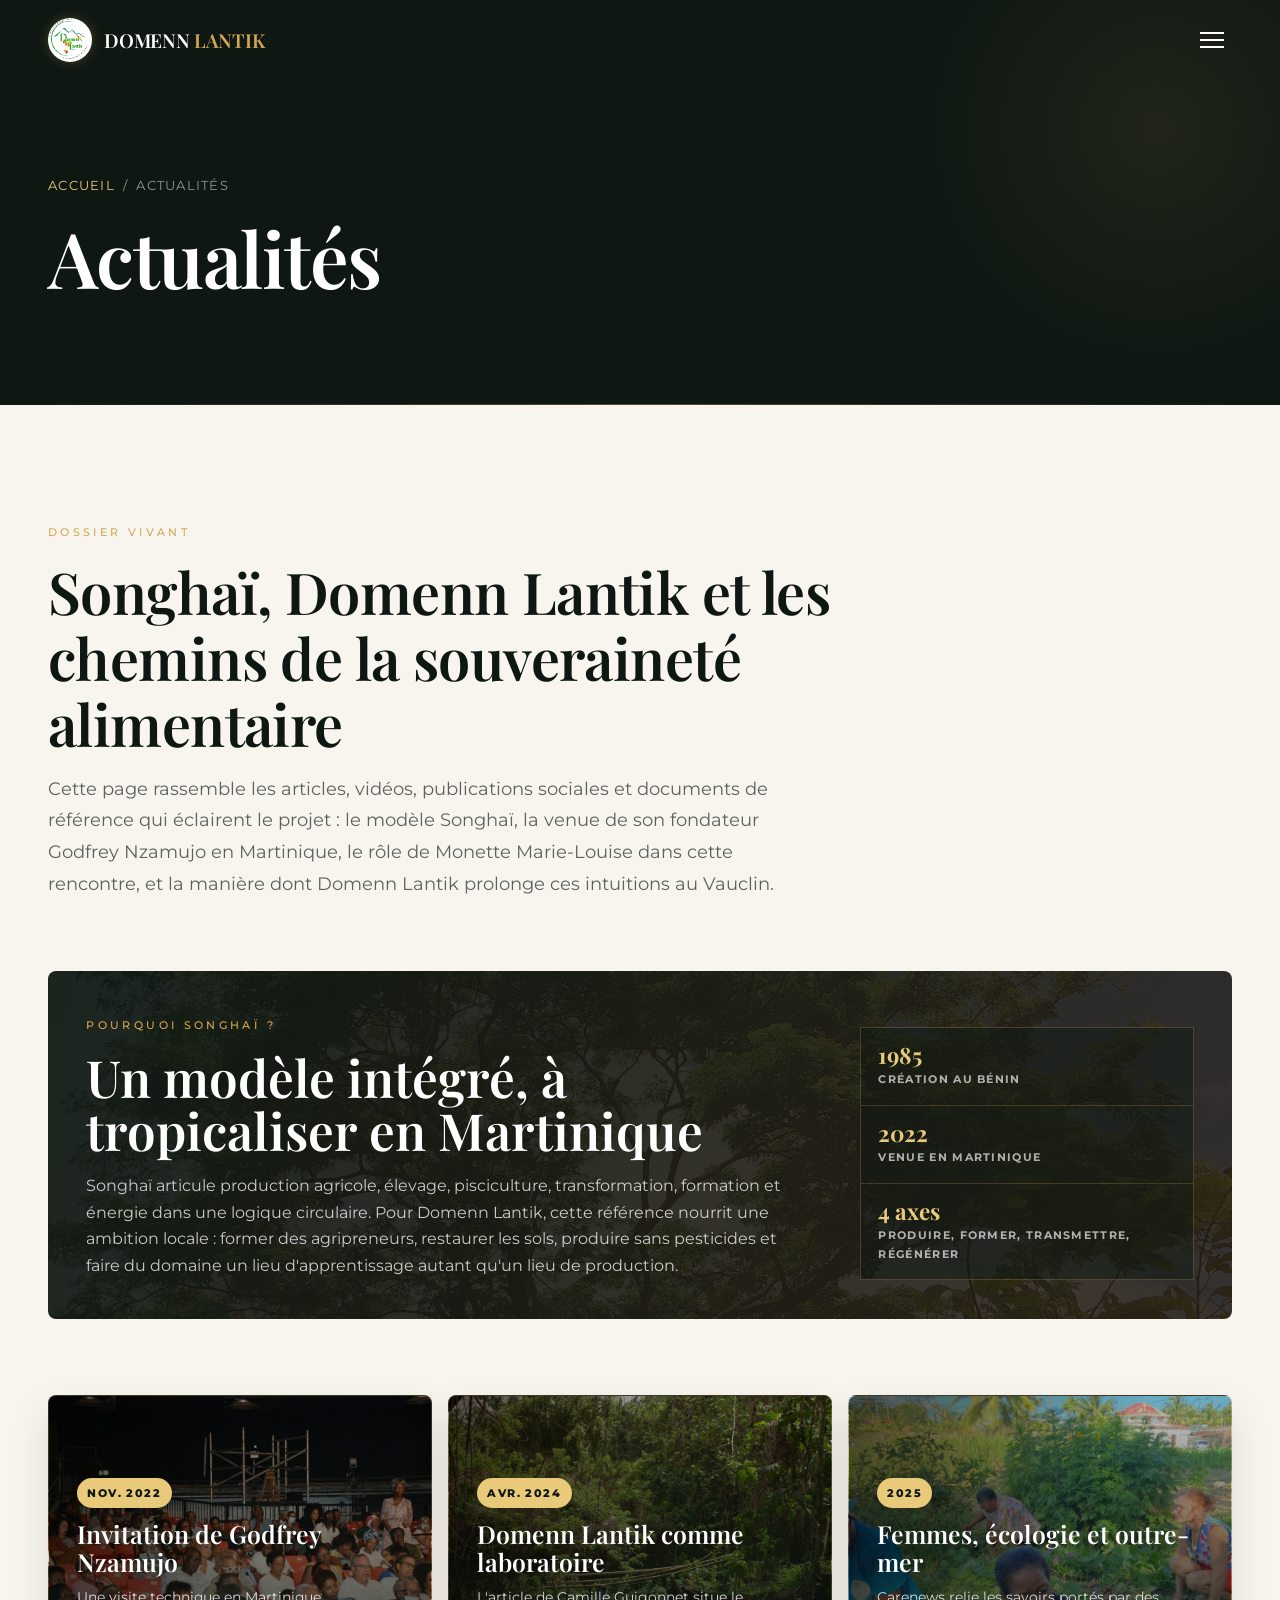
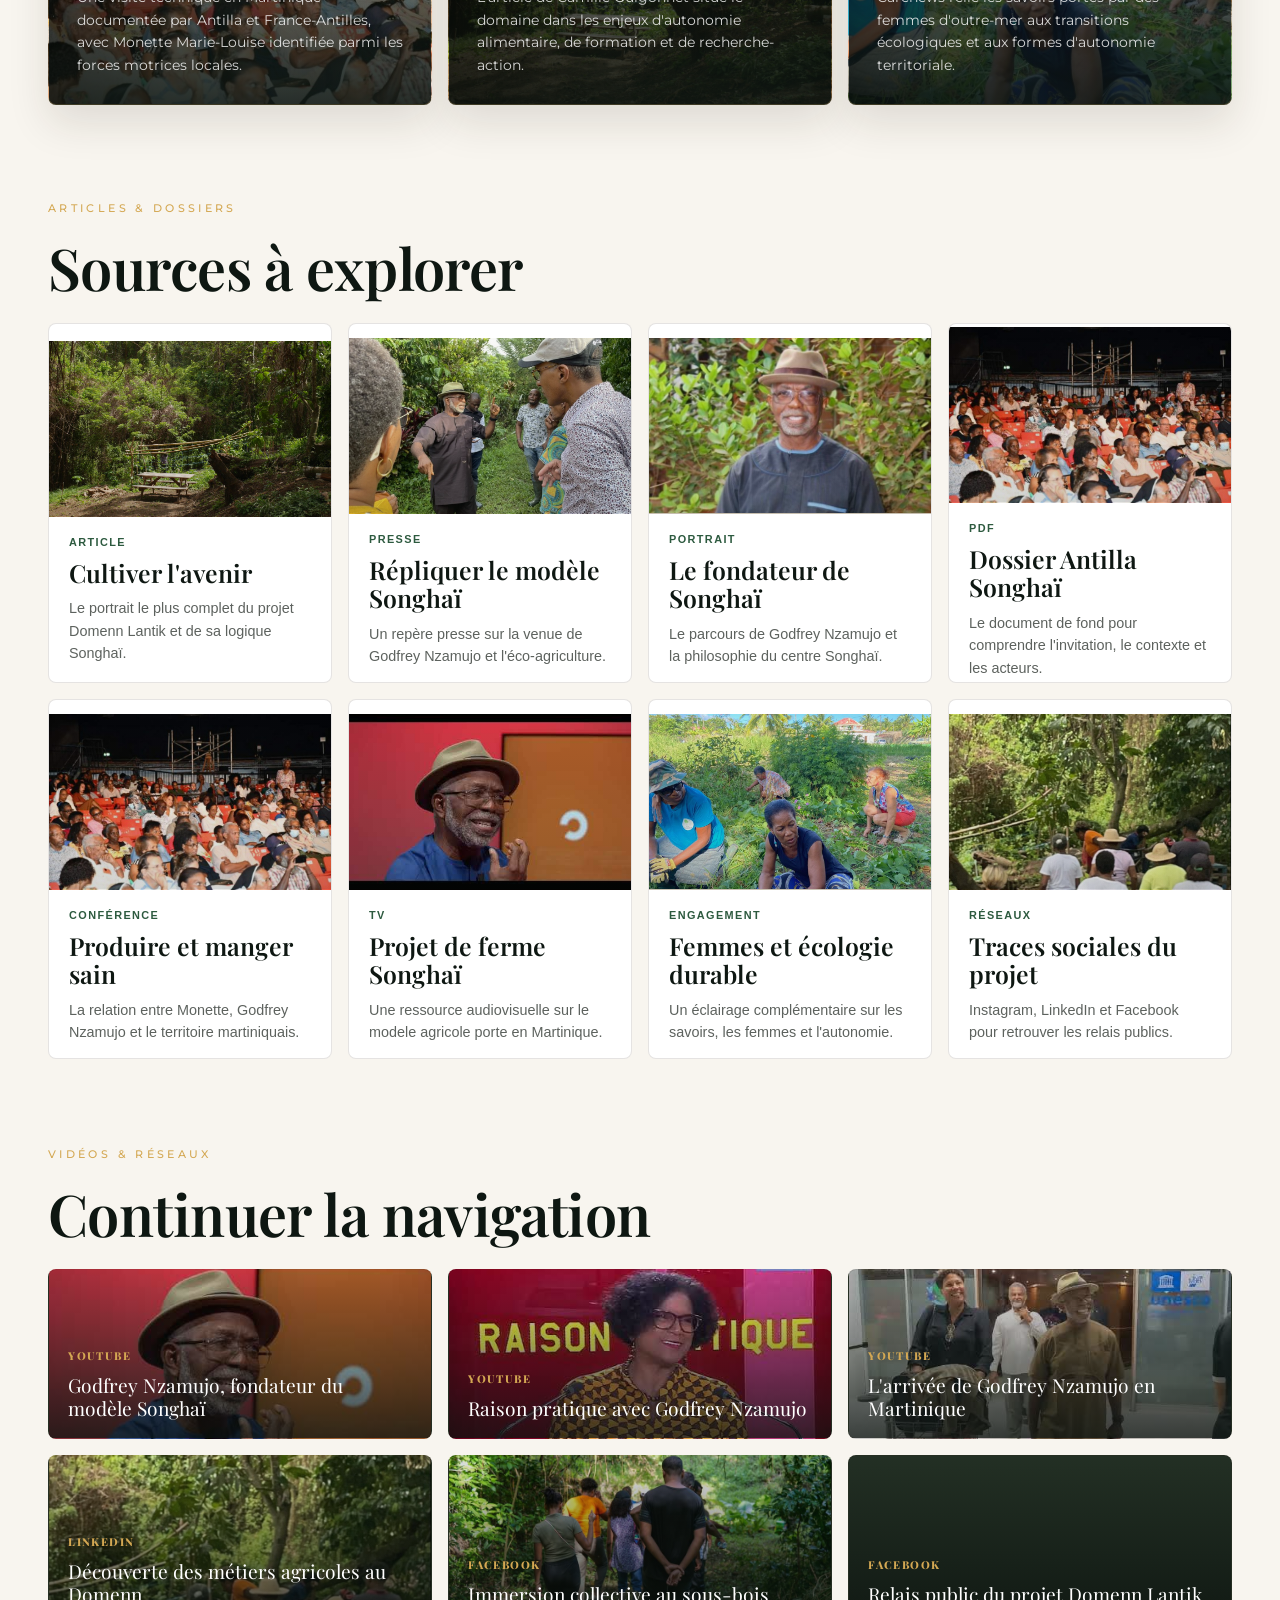
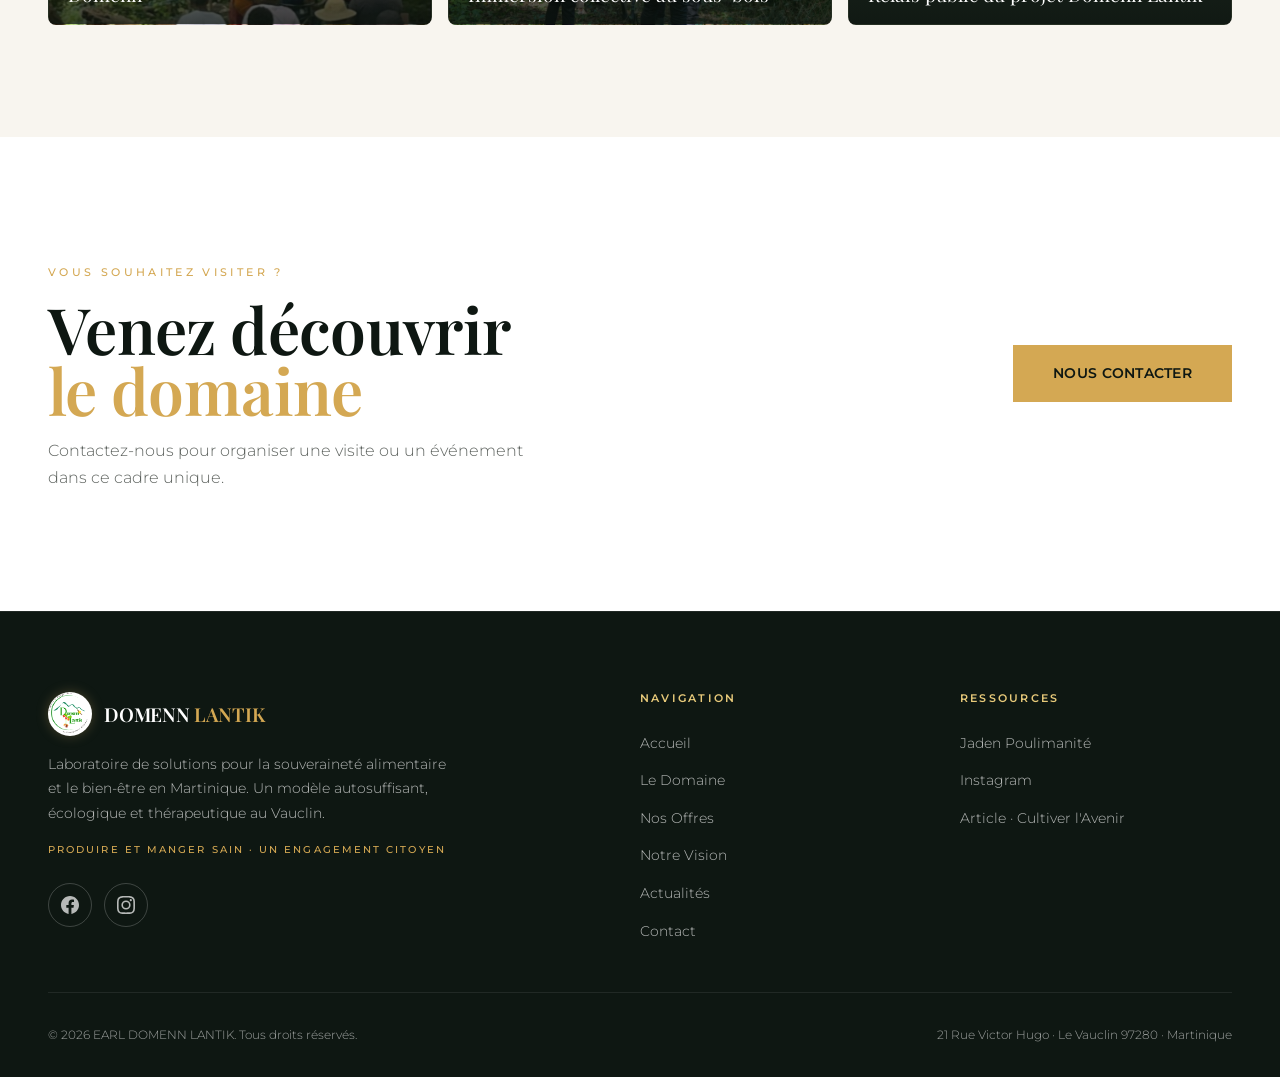
==== commit ce8e55b8: "2nd" ====
--- a/actualites.html
+++ b/actualites.html
@@ -5,7 +5,7 @@
   <meta name="viewport" content="width=device-width, initial-scale=1.0">
   <meta name="description" content="Actualités et ressources de Domenn Lantik : souveraineté alimentaire, santé environnementale, vidéos, articles et collecte citoyenne.">
   <title>Actualités · DOMENN LANTIK</title>
-  <link rel="stylesheet" href="style.css">
+  <link rel="stylesheet" href="style.css?v=20260725-songhai">
   <link rel="icon" type="image/svg+xml" href="data:image/svg+xml,%3Csvg xmlns='http://www.w3.org/2000/svg' viewBox='0 0 32 32'%3E%3Ctext y='28' font-size='28'%3E🌿%3C/text%3E%3C/svg%3E">
 </head>
 <body>
@@ -23,9 +23,10 @@
       <nav>
         <ul class="nav-list">
           <li><a href="index.html" class="nav-link">Accueil</a></li>
-          <li><a href="domaine.html" class="nav-link">Le Domaine</a></li>
-          <li><a href="offres.html" class="nav-link">Nos Offres</a></li>
-          <li><a href="vision.html" class="nav-link">Notre Vision</a></li>
+          <li><a href="domaine.html" class="nav-link">Domaine</a></li>
+          <li><a href="offres.html" class="nav-link">Offres</a></li>
+          <li><a href="vision.html" class="nav-link">Vision</a></li>
+          <li><a href="actualites.html" class="nav-link">Actualités</a></li>
           <li><a href="contact.html" class="nav-link nav-cta">Contact</a></li>
         </ul>
       </nav>
@@ -38,6 +39,7 @@
     <a href="domaine.html" class="nav-link">Le Domaine</a>
     <a href="offres.html" class="nav-link">Nos Offres</a>
     <a href="vision.html" class="nav-link">Notre Vision</a>
+    <a href="actualites.html" class="nav-link">Actualités</a>
     <div class="gold-line-long"></div>
     <a href="contact.html" class="btn btn-primary">Nous Contacter</a>
     <div class="footer-social" style="justify-content:center;margin-top:1.5rem;">
@@ -54,94 +56,155 @@
       </div>
     </section>
 
-    <section class="section news-section">
+    <section class="section news-section resources-hub">
       <div class="container">
-        <div class="news-top reveal">
-          <div class="news-heading">
-            <span class="section-eyebrow">Tous les liens utiles</span>
-            <h2>Actualités<br><span><span class="heading-amp">&amp;</span> Ressources</span></h2>
+        <div class="resources-intro reveal">
+          <span class="section-eyebrow">Dossier vivant</span>
+          <h2>Songhaï, Domenn Lantik et les chemins de la souveraineté alimentaire</h2>
+          <p>
+            Cette page rassemble les articles, vidéos, publications sociales et documents de référence qui éclairent le projet :
+            le modèle Songhaï, la venue de son fondateur Godfrey Nzamujo en Martinique, le rôle de Monette Marie-Louise dans cette
+            rencontre, et la manière dont Domenn Lantik prolonge ces intuitions au Vauclin.
+          </p>
+        </div>
+
+        <div class="songhai-panel reveal">
+          <div>
+            <span class="section-eyebrow">Pourquoi Songhaï ?</span>
+            <h3>Un modèle intégré, à tropicaliser en Martinique</h3>
+            <p>
+              Songhaï articule production agricole, élevage, pisciculture, transformation, formation et énergie dans une logique
+              circulaire. Pour Domenn Lantik, cette référence nourrit une ambition locale : former des agripreneurs, restaurer les
+              sols, produire sans pesticides et faire du domaine un lieu d'apprentissage autant qu'un lieu de production.
+            </p>
           </div>
-        </div>
-
-        <div class="news-list reveal">
-          <a class="news-slide" href="https://www.martinique.ars.sante.fr/chlordecone-letude-kannari-2-met-en-lumiere-une-baisse-de-lexposition-malgre-des-defis-persistants" target="_blank" rel="noopener" style="--news-image:url('https://www.martinique.ars.sante.fr/system/files/styles/ars_detail_page_content/private/2024-02/49d2202fff6e-visuel_kannari2.jpg.jpg?itok=aCVpbCc1');">
-            <div class="news-content">
-              <span class="news-source">ARS Martinique</span>
-              <h3>Chlordécone : l'étude Kannari 2</h3>
-              <p>Une lecture essentielle sur l'exposition et les défis sanitaires persistants aux Antilles.</p>
-              <span class="news-link">Lire l'article</span>
-            </div>
-          </a>
-          <a class="news-slide" href="https://chiche.makesense.org/events/e/webinaire-souverainete-alimentaire-en-outre-mer-caraibes-and-ocean-indien-6a10719ce55b7300092cc0e4" target="_blank" rel="noopener" style="--news-image:url('https://images.unsplash.com/photo-1464226184884-fa280b87c399?auto=format&fit=crop&w=1400&q=80');">
-            <div class="news-content">
-              <span class="news-source">Makesense</span>
-              <h3>Souveraineté alimentaire en Outre-mer</h3>
-              <p>Un rendez-vous autour des solutions locales dans les Caraïbes et l'océan Indien.</p>
-              <span class="news-link">Voir l'événement</span>
-            </div>
-          </a>
-          <a class="news-slide" href="https://share.google/tM8BRyeHUsNn5JqHv" target="_blank" rel="noopener" style="--news-image:url('https://medias.amf.asso.fr/mdf_articles/PIC_2c4e4d435c034f6b3481b6da8dac6768.jpg');">
-            <div class="news-content">
-              <span class="news-source">Ressource partagée</span>
-              <h3>Alimentation, territoire et engagement local</h3>
-              <p>Une ressource partagée pour nourrir la réflexion autour des initiatives citoyennes.</p>
-              <span class="news-link">Consulter</span>
-            </div>
-          </a>
-          <a class="news-slide" href="https://share.google/kIJbHFHR3MB0OvFtg" target="_blank" rel="noopener" style="--news-image:url('https://capiremov.org/wp-content/uploads/2021/07/conamuca.jpg');">
-            <div class="news-content">
-              <span class="news-source">Ressource partagée</span>
-              <h3>Initiatives et débats du territoire</h3>
-              <p>Une lecture complémentaire pour suivre les dynamiques locales et agricoles.</p>
-              <span class="news-link">Consulter</span>
-            </div>
-          </a>
-          <a class="news-slide" href="https://share.google/z5p108d23snJyDTl6" target="_blank" rel="noopener" style="--news-image:url('https://images.unsplash.com/photo-1500651230702-0e2d8a49d4ad?auto=format&fit=crop&w=1400&q=80');">
-            <div class="news-content">
-              <span class="news-source">Ressource partagée</span>
-              <h3>Enjeux agricoles et sociaux</h3>
-              <p>Un point de vue pour mieux situer les défis alimentaires et sociaux actuels.</p>
-              <span class="news-link">Consulter</span>
-            </div>
-          </a>
-          <a class="news-slide" href="https://share.google/9NAO0kaPWaq1PpFuy" target="_blank" rel="noopener" style="--news-image:url('https://iki-cac.org/sites/default/files/styles/principal/public/content/adap_comunidades-cabildos-caribe.jpg?h=08b866d1&itok=9TjPtlnQ');">
-            <div class="news-content">
-              <span class="news-source">Ressource partagée</span>
-              <h3>Pour prolonger la réflexion</h3>
-              <p>Une ressource additionnelle à parcourir autour des transitions nécessaires.</p>
-              <span class="news-link">Consulter</span>
-            </div>
-          </a>
-        </div>
-
-        <div class="news-top reveal" style="margin-top:clamp(3rem,6vw,5rem);">
-          <div class="news-heading">
-            <span class="section-eyebrow">Vidéos & soutiens</span>
-            <h2>À voir<br><span><span class="heading-amp">&amp;</span> soutenir</span></h2>
+          <div class="songhai-facts" aria-label="Repères Songhaï">
+            <span><strong>1985</strong><small>création au Bénin</small></span>
+            <span><strong>2022</strong><small>venue en Martinique</small></span>
+            <span><strong>4 axes</strong><small>produire, former, transmettre, régénérer</small></span>
           </div>
         </div>
 
-        <div class="news-list reveal">
-          <a class="news-slide" href="https://vimeo.com/971654526" target="_blank" rel="noopener" style="--news-image:url('https://capiremov.org/wp-content/uploads/2021/07/65077715_2711386908931863_5463214163041976320_n.jpg');">
-            <div class="news-content">
-              <span class="news-source">Vimeo</span>
-              <h3>Ressource vidéo</h3>
-              <p>Un format à visionner pour prolonger la compréhension du projet et de ses engagements.</p>
-              <span class="news-link">Regarder</span>
-            </div>
-          </a>
-          <a class="news-slide" href="https://www.helloasso.com/associations/anlot-jaden-pou-limanite/collectes/souverainete-alimentaire-en-martinique" target="_blank" rel="noopener" style="--news-image:url('https://images.unsplash.com/photo-1523348837708-15d4a09cfac2?auto=format&fit=crop&w=1400&q=80');">
-            <div class="news-content">
-              <span class="news-source">HelloAsso</span>
-              <h3>Soutenir la souveraineté alimentaire</h3>
-              <p>Une collecte portée par Anlot Jaden Pou Limanité pour soutenir l'action en Martinique.</p>
-              <span class="news-link">Contribuer</span>
-            </div>
-          </a>
-        </div>
+        <div class="resource-timeline reveal" aria-label="Repères chronologiques">
+          <article>
+            <span>Nov. 2022</span>
+            <h3>Invitation de Godfrey Nzamujo</h3>
+            <p>Une visite technique en Martinique documentée par Antilla et France-Antilles, avec Monette Marie-Louise identifiée parmi les forces motrices locales.</p>
+          </article>
+          <article>
+            <span>Avr. 2024</span>
+            <h3>Domenn Lantik comme laboratoire</h3>
+            <p>L'article de Camille Guigonnet situe le domaine dans les enjeux d'autonomie alimentaire, de formation et de recherche-action.</p>
+          </article>
+          <article>
+            <span>2025</span>
+            <h3>Femmes, écologie et outre-mer</h3>
+            <p>Carenews relie les savoirs portés par des femmes d'outre-mer aux transitions écologiques et aux formes d'autonomie territoriale.</p>
+          </article>
+        </div>
+
+        <div class="resources-section-title reveal">
+          <span class="section-eyebrow">Articles & dossiers</span>
+          <h2>Sources à explorer</h2>
+        </div>
+
+        <div class="resource-grid reveal">
+          <button class="resource-card" type="button" style="--resource-image:url('images/link-previews/cultiver-avenir.jpg');" data-resource-image="images/link-previews/cultiver-avenir.jpg" data-resource-title="Cultiver l'avenir : Domenn Lantik" data-resource-source="Camille Guigonnet · 25 avril 2024" data-resource-link="https://camilleguigonnet.fr/2024/04/cultiver-lavenir-le-domenn-lantik-laboratoire-de-solutions-pour-la-souverainete-agricole-de-la-martinique/" data-resource-label="Lire l'article" data-resource-body="L'article presente Domenn Lantik comme un laboratoire de souverainete alimentaire au Vauclin. Il relie le projet de Monette Marie-Louise au modele Songhai, a la recherche-action, aux formations agricoles, aux cultures sous couvert forestier et a la place centrale des femmes dans la transition alimentaire.">
+            <span class="resource-card-media" aria-hidden="true"></span>
+            <span>Article</span>
+            <h3>Cultiver l'avenir</h3>
+            <p>Le portrait le plus complet du projet Domenn Lantik et de sa logique Songhaï.</p>
+          </button>
+
+          <button class="resource-card" type="button" style="--resource-image:url('images/link-previews/franceantilles-songhai.jpg');" data-resource-image="images/link-previews/franceantilles-songhai.jpg" data-resource-title="Godfrey Nzamujo en Martinique" data-resource-source="France-Antilles · 25 novembre 2022" data-resource-link="https://www.martinique.franceantilles.fr/actualite/environnement/eco-agriculture-repliquer-le-modele-songhai-du-benin-en-martinique-823273.php" data-resource-label="Lire l'article" data-resource-body="France-Antilles documente la visite technique du directeur general du centre Songhai en Martinique, jusqu'au 2 decembre 2022. L'article situe cette visite dans une reflexion locale sur la replication du modele Songhai avec des acteurs martiniquais.">
+            <span class="resource-card-media" aria-hidden="true"></span>
+            <span>Presse</span>
+            <h3>Répliquer le modèle Songhaï</h3>
+            <p>Un repère presse sur la venue de Godfrey Nzamujo et l'éco-agriculture.</p>
+          </button>
+
+          <button class="resource-card" type="button" style="--resource-image:url('images/link-previews/antilla-nzamujo.jpg');" data-resource-image="images/link-previews/antilla-nzamujo.jpg" data-resource-title="Qui est Godfrey Nzamujo ?" data-resource-source="Antilla Martinique · novembre 2022" data-resource-link="https://antilla-martinique.com/qui-est-godfrez-nzamujo-fondateur-du-concept-songhai/" data-resource-label="Lire le portrait" data-resource-body="Antilla revient sur le fondateur du concept Songhai : un centre agroecologique cree au Benin, pense comme un systeme integre de production, de transformation, de formation et d'entrepreneuriat agricole.">
+            <span class="resource-card-media" aria-hidden="true"></span>
+            <span>Portrait</span>
+            <h3>Le fondateur de Songhaï</h3>
+            <p>Le parcours de Godfrey Nzamujo et la philosophie du centre Songhaï.</p>
+          </button>
+
+          <button class="resource-card" type="button" style="--resource-image:url('images/link-previews/antilla-conference.jpg');" data-resource-image="images/link-previews/antilla-conference.jpg" data-resource-title="Monette, Songhaï et la Martinique" data-resource-source="Antilla hors-serie Songhaï · novembre 2022" data-resource-link="documents/antilla-special-songhai-2022.pdf" data-resource-label="Ouvrir le PDF" data-resource-body="Le dossier Antilla consacre plusieurs pages au projet Anlot jaden pou limanite et a Monette Joelle Marie-Louise. Il presente sa demarche de these, la formation des agripreneurs, la convergence des acteurs locaux et la visite de Godfrey Nzamujo en Martinique comme etape technique et symbolique.">
+            <span class="resource-card-media" aria-hidden="true"></span>
+            <span>PDF</span>
+            <h3>Dossier Antilla Songhaï</h3>
+            <p>Le document de fond pour comprendre l'invitation, le contexte et les acteurs.</p>
+          </button>
+
+          <button class="resource-card" type="button" style="--resource-image:url('images/link-previews/antilla-conference.jpg');" data-resource-image="images/link-previews/antilla-conference.jpg" data-resource-title="Produire et manger sain" data-resource-source="Antilla Martinique · 28 novembre 2022" data-resource-link="https://antilla-martinique.com/bilan-de-la-conference-produire-et-manger-sain-laffaire-de-tous/" data-resource-label="Lire le bilan" data-resource-body="Le bilan Antilla de la conference rappelle que Monette Marie-Louise a anime la seance et etait a l'initiative de la visite du Pr Nzamujo en Martinique, aux cotes de chercheurs et d'acteurs engages autour d'une agriculture plus saine.">
+            <span class="resource-card-media" aria-hidden="true"></span>
+            <span>Conférence</span>
+            <h3>Produire et manger sain</h3>
+            <p>La relation entre Monette, Godfrey Nzamujo et le territoire martiniquais.</p>
+          </button>
+
+          <button class="resource-card" type="button" style="--resource-image:url('images/link-previews/youtube-songhai-1.jpg');" data-resource-image="images/link-previews/youtube-songhai-1.jpg" data-resource-title="Ferme Songhaï : nouveau modèle agricole" data-resource-source="VIA ATV" data-resource-link="https://viaatv.tv/projet-de-ferme-songhai-un-nouveau-modele-pour-lagriculture/" data-resource-label="Voir la ressource" data-resource-body="Cette ressource video/presse permet de replacer le projet Songhai dans le debat public martiniquais sur les modeles agricoles, la formation et la souverainete alimentaire.">
+            <span class="resource-card-media" aria-hidden="true"></span>
+            <span>TV</span>
+            <h3>Projet de ferme Songhaï</h3>
+            <p>Une ressource audiovisuelle sur le modele agricole porte en Martinique.</p>
+          </button>
+
+          <button class="resource-card" type="button" style="--resource-image:url('images/link-previews/carenews-femmes.jpg');" data-resource-image="images/link-previews/carenews-femmes.jpg" data-resource-title="Femmes d'outre-mer et monde durable" data-resource-source="Carenews · Fondation groupe EDF · 2025" data-resource-link="https://www.carenews.com/fondation-groupe-edf/news/les-femmes-d-outre-mer-en-premiere-ligne-pour-construire-un-monde-durable" data-resource-label="Lire l'article" data-resource-body="Carenews met en avant les femmes autochtones et ultramarines comme porteuses de savoirs ecologiques. Cette ressource prolonge le positionnement de Domenn Lantik autour des femmes, de la transmission et des reponses concretes aux defis environnementaux.">
+            <span class="resource-card-media" aria-hidden="true"></span>
+            <span>Engagement</span>
+            <h3>Femmes et écologie durable</h3>
+            <p>Un éclairage complémentaire sur les savoirs, les femmes et l'autonomie.</p>
+          </button>
+
+          <button class="resource-card" type="button" style="--resource-image:url('images/link-previews/linkedin-francetravail.jpg');" data-resource-image="images/link-previews/linkedin-francetravail.jpg" data-resource-title="Publications sociales" data-resource-source="Instagram · LinkedIn · Facebook" data-resource-link="https://www.linkedin.com/posts/vanessa-barclais-520b74211_avecfrancetravail-daezcouverte-maeztiers-activity-7188299778856837122-gALU?utm_source=share&utm_medium=member_android&rcm=ACoAAAhdk_MBkG6JIOcoI82AW_w0GYGaysMQ570" data-resource-label="Ouvrir LinkedIn" data-resource-body="Les publications sociales permettent de retrouver des traces de terrain, des relais partenaires et des moments publics du projet. Certaines plateformes peuvent demander une connexion ; elles sont donc proposees comme chemins de navigation directs.">
+            <span class="resource-card-media" aria-hidden="true"></span>
+            <span>Réseaux</span>
+            <h3>Traces sociales du projet</h3>
+            <p>Instagram, LinkedIn et Facebook pour retrouver les relais publics.</p>
+          </button>
+        </div>
+
+        <div class="resources-section-title reveal">
+          <span class="section-eyebrow">Vidéos & réseaux</span>
+          <h2>Continuer la navigation</h2>
+        </div>
+
+        <div class="media-link-grid reveal">
+          <a href="https://youtu.be/-n3Fub4lHOE?si=n3njG7niiebnAEqR" target="_blank" rel="noopener" style="--media-image:url('images/link-previews/youtube-songhai-1.jpg');"><span>YouTube</span>Godfrey Nzamujo, fondateur du modèle Songhaï</a>
+          <a href="https://youtu.be/TnauT_MBgp8?si=QMDekoggC0_eqUVM" target="_blank" rel="noopener" style="--media-image:url('images/link-previews/youtube-songhai-2.jpg');"><span>YouTube</span>Raison pratique avec Godfrey Nzamujo</a>
+          <a href="https://youtu.be/c-_8qoXSA3Y?si=ZmUcUsYrONbdS4HQ" target="_blank" rel="noopener" style="--media-image:url('images/link-previews/youtube-songhai-3.jpg');"><span>YouTube</span>L'arrivée de Godfrey Nzamujo en Martinique</a>
+          <a href="https://www.linkedin.com/posts/vanessa-barclais-520b74211_avecfrancetravail-daezcouverte-maeztiers-activity-7188299778856837122-gALU?utm_source=share&utm_medium=member_android&rcm=ACoAAAhdk_MBkG6JIOcoI82AW_w0GYGaysMQ570" target="_blank" rel="noopener" style="--media-image:url('images/link-previews/linkedin-francetravail.jpg');"><span>LinkedIn</span>Découverte des métiers agricoles au Domenn</a>
+          <a href="https://www.facebook.com/share/1PmRHX6oFn/" target="_blank" rel="noopener" style="--media-image:url('images/link-previews/facebook-partage.jpg');"><span>Facebook</span>Immersion collective au sous-bois</a>
+          <a href="https://www.facebook.com/share/p/1BtwyRoNnY/" target="_blank" rel="noopener" style="--media-image:url('https://www.facebook.com/images/fb_icon_325x325.png');"><span>Facebook</span>Relais public du projet Domenn Lantik</a>
+        </div>
+      </div>
+    </section>
+
+    <section class="bottom-cta">
+      <div class="container bottom-cta-inner reveal">
+        <div class="bottom-cta-copy">
+          <span class="section-eyebrow">Vous souhaitez visiter ?</span>
+          <h2>Venez découvrir<br><span>le domaine</span></h2>
+          <p>Contactez-nous pour organiser une visite ou un événement dans ce cadre unique.</p>
+        </div>
+        <a href="contact.html" class="btn btn-primary btn-lg bottom-cta-action">Nous contacter</a>
       </div>
     </section>
   </main>
+
+  <div class="resource-modal" id="resourceModal" aria-hidden="true">
+    <div class="resource-modal-backdrop" data-modal-close></div>
+    <article class="resource-modal-dialog" role="dialog" aria-modal="true" aria-labelledby="resourceModalTitle">
+      <button class="resource-modal-close" type="button" data-modal-close aria-label="Fermer">×</button>
+      <div class="resource-modal-image" id="resourceModalImage" aria-hidden="true"></div>
+      <span class="resource-modal-source" id="resourceModalSource"></span>
+      <h2 id="resourceModalTitle"></h2>
+      <p id="resourceModalBody"></p>
+      <a class="resource-modal-link" id="resourceModalLink" href="#" target="_blank" rel="noopener">Ouvrir la ressource</a>
+    </article>
+  </div>
 
   <footer class="site-footer">
     <div class="container">
@@ -185,6 +248,6 @@
     </div>
   </footer>
 
-  <script src="main.js"></script>
+  <script src="main.js?v=20260725-songhai"></script>
 </body>
 </html>
--- a/style.css
+++ b/style.css
@@ -518,6 +518,45 @@
 
 .btn-lg { padding: 1.05rem 2.5rem; font-size: 0.85rem; }
 
+.bottom-cta {
+  background: #fff;
+  padding: clamp(5rem, 10vw, 7.5rem) 0;
+}
+
+.bottom-cta-inner {
+  display: flex;
+  align-items: center;
+  justify-content: space-between;
+  gap: clamp(2rem, 8vw, 8rem);
+}
+
+.bottom-cta-copy {
+  max-width: 660px;
+}
+
+.bottom-cta-copy h2 {
+  margin-bottom: 1rem;
+  color: var(--earth-900);
+  font-size: clamp(3rem, 5vw, 4rem);
+  line-height: 0.96;
+}
+
+.bottom-cta-copy h2 span {
+  color: var(--or);
+}
+
+.bottom-cta-copy p {
+  max-width: 500px;
+  color: var(--text-muted);
+  font-weight: 300;
+  line-height: 1.7;
+}
+
+.bottom-cta-action {
+  flex-shrink: 0;
+  min-width: 216px;
+}
+
 .btn-arrow {
   display: inline-flex;
   align-items: center;
@@ -608,11 +647,11 @@
 .nav-list {
   display: flex;
   align-items: center;
-  gap: 2rem;
+  gap: clamp(0.75rem, 1.35vw, 1.35rem);
 }
 
 .nav-link {
-  font-size: 0.8rem;
+  font-size: 0.76rem;
   font-weight: 500;
   letter-spacing: 0.08em;
   color: rgba(255,255,255,0.75);
@@ -640,7 +679,7 @@
 .nav-cta {
   background: var(--or);
   color: #fff !important;
-  padding: 0.55rem 1.4rem !important;
+  padding: 0.55rem 1.05rem !important;
   font-size: 0.75rem;
   letter-spacing: 0.1em;
 }
@@ -1121,8 +1160,8 @@
   background:
     radial-gradient(ellipse 62% 54% at 47% 51%, rgba(9,19,14,0.88) 0 52%, rgba(14,23,18,0.84) 68%, rgba(14,23,18,0.2) 82%, transparent 92%);
   filter: drop-shadow(0 34px 55px rgba(0,0,0,0.34));
-  -webkit-mask-image: radial-gradient(ellipse 60% 66% at 47% 50%, #000 0 52%, rgba(0,0,0,0.72) 61%, rgba(0,0,0,0.18) 70%, transparent 78%);
-  mask-image: radial-gradient(ellipse 60% 66% at 47% 50%, #000 0 52%, rgba(0,0,0,0.72) 61%, rgba(0,0,0,0.18) 70%, transparent 78%);
+  -webkit-mask-image: radial-gradient(ellipse 62% 56% at 47% 58%, #000 0 50%, rgba(0,0,0,0.72) 62%, rgba(0,0,0,0.18) 73%, transparent 84%);
+  mask-image: radial-gradient(ellipse 62% 56% at 47% 58%, #000 0 50%, rgba(0,0,0,0.72) 62%, rgba(0,0,0,0.18) 73%, transparent 84%);
   -webkit-mask-repeat: no-repeat;
   mask-repeat: no-repeat;
   -webkit-mask-size: 100% 100%;
@@ -1135,10 +1174,10 @@
   width: 100%;
   height: 100%;
   max-width: none;
-  object-fit: contain;
-  object-position: center;
+  object-fit: cover;
+  object-position: center 52%;
   filter: saturate(1.02) contrast(1.02);
-  transform: scale(1.1);
+  transform: scale(1.03);
   transform-origin: 48% 50%;
 }
 
@@ -1296,6 +1335,7 @@
   }
 
   .post-hero-art {
+    order: 2;
     min-height: clamp(330px, 66vw, 500px);
     margin-left: 0;
   }
@@ -1305,17 +1345,18 @@
   }
 
   .post-hero-copy {
+    order: 1;
     max-width: 640px;
   }
 }
 
 @media (max-width: 560px) {
   .post-hero-domain {
-    padding: 3.5rem 0 4rem;
+    padding: 3.25rem 0 3.75rem;
   }
 
   .post-hero-art {
-    min-height: 300px;
+    min-height: 255px;
     margin-left: -0.75rem;
     margin-right: -0.75rem;
   }
@@ -1599,6 +1640,455 @@
   display: grid;
   grid-template-columns: repeat(3, minmax(0, 1fr));
   gap: 1.5rem;
+}
+
+.resources-hub {
+  background: var(--earth-50);
+}
+
+.resources-intro {
+  max-width: 880px;
+  margin-bottom: clamp(2.5rem, 6vw, 4.5rem);
+}
+
+.resources-intro h2,
+.resources-section-title h2 {
+  max-width: 820px;
+  margin-bottom: 1rem;
+  color: var(--earth-900);
+}
+
+.resources-intro p {
+  max-width: 760px;
+  color: var(--text-muted);
+  font-size: clamp(1rem, 1.7vw, 1.15rem);
+  line-height: 1.72;
+}
+
+.songhai-panel {
+  display: grid;
+  grid-template-columns: minmax(0, 1fr) minmax(280px, 0.46fr);
+  gap: clamp(1.5rem, 4vw, 3rem);
+  align-items: end;
+  margin-bottom: clamp(2.75rem, 6vw, 5rem);
+  padding: clamp(1.5rem, 4vw, 2.4rem);
+  color: #fff;
+  background:
+    linear-gradient(120deg, rgba(14,23,18,0.94), rgba(42,31,20,0.88)),
+    url('images/zanama.jpg') center / cover no-repeat;
+  border-radius: 8px;
+  overflow: hidden;
+}
+
+.songhai-panel h3 {
+  max-width: 720px;
+  margin-bottom: 0.9rem;
+  color: #fff;
+  font-family: var(--font-serif);
+  font-size: clamp(1.9rem, 4vw, 3.2rem);
+  font-weight: 600;
+  line-height: 1.05;
+}
+
+.songhai-panel p {
+  max-width: 720px;
+  color: rgba(255,255,255,0.76);
+  line-height: 1.68;
+}
+
+.songhai-facts {
+  display: grid;
+  gap: 0;
+  border: 1px solid rgba(197,160,89,0.28);
+  background: rgba(14,23,18,0.48);
+}
+
+.songhai-facts span {
+  display: grid;
+  gap: 0.25rem;
+  padding: 1rem 1.1rem;
+  border-bottom: 1px solid rgba(197,160,89,0.24);
+}
+
+.songhai-facts span:last-child {
+  border-bottom: 0;
+}
+
+.songhai-facts strong {
+  color: var(--or-light);
+  font-family: var(--font-serif);
+  font-size: 1.4rem;
+  line-height: 1;
+}
+
+.songhai-facts small {
+  color: rgba(255,255,255,0.66);
+  font-size: 0.68rem;
+  font-weight: 700;
+  letter-spacing: 0.12em;
+  text-transform: uppercase;
+}
+
+.resource-timeline {
+  display: grid;
+  grid-template-columns: repeat(3, minmax(0, 1fr));
+  gap: 1rem;
+  margin-bottom: clamp(3rem, 7vw, 5.5rem);
+  background: transparent;
+  border: 0;
+}
+
+.resource-timeline article {
+  position: relative;
+  min-height: 310px;
+  display: flex;
+  flex-direction: column;
+  justify-content: flex-end;
+  overflow: hidden;
+  padding: clamp(1.25rem, 3vw, 1.75rem);
+  color: #fff;
+  background-color: var(--earth-900);
+  background-image:
+    linear-gradient(180deg, rgba(14,23,18,0.12), rgba(14,23,18,0.88)),
+    var(--timeline-image, linear-gradient(135deg, #273426, #7a6638));
+  background-position: center;
+  background-size: cover;
+  background-repeat: no-repeat;
+  border: 1px solid rgba(197,160,89,0.26);
+  border-radius: 8px;
+  box-shadow: 0 18px 42px rgba(42,31,20,0.12);
+  isolation: isolate;
+}
+
+.resource-timeline article:nth-child(1) {
+  --timeline-image: url('images/link-previews/antilla-conference.jpg');
+}
+
+.resource-timeline article:nth-child(2) {
+  --timeline-image: url('images/link-previews/cultiver-avenir.jpg');
+}
+
+.resource-timeline article:nth-child(3) {
+  --timeline-image: url('images/link-previews/carenews-femmes.jpg');
+}
+
+.resource-timeline article::after {
+  content: '';
+  position: absolute;
+  inset: 0;
+  z-index: -1;
+  background:
+    linear-gradient(120deg, rgba(42,31,20,0.66), rgba(14,23,18,0.12) 54%),
+    radial-gradient(circle at 18% 18%, rgba(197,160,89,0.34), transparent 32%);
+  mix-blend-mode: multiply;
+  pointer-events: none;
+}
+
+.resource-timeline span,
+.resource-card > span:not(.resource-card-media),
+.media-link-grid span {
+  display: inline-flex;
+  margin-bottom: 0.7rem;
+  color: var(--foliage);
+  font-size: 0.68rem;
+  font-weight: 800;
+  letter-spacing: 0.13em;
+  text-transform: uppercase;
+}
+
+.resource-timeline span {
+  align-self: flex-start;
+  padding: 0.38rem 0.65rem;
+  color: var(--earth-900);
+  background: var(--or-light);
+  border-radius: 999px;
+}
+
+.resource-timeline h3,
+.resource-card h3 {
+  margin-bottom: 0.65rem;
+  color: var(--earth-900);
+  font-family: var(--font-serif);
+  font-size: clamp(1.2rem, 2vw, 1.55rem);
+  line-height: 1.14;
+}
+
+.resource-timeline h3 {
+  color: #fff;
+  text-shadow: 0 2px 18px rgba(0,0,0,0.28);
+}
+
+.resource-timeline p,
+.resource-card p {
+  color: var(--text-muted);
+  font-size: 0.9rem;
+  line-height: 1.56;
+}
+
+.resource-timeline p {
+  color: rgba(255,255,255,0.82);
+}
+
+.resources-section-title {
+  margin-bottom: 1.4rem;
+}
+
+.resource-grid {
+  display: grid;
+  grid-template-columns: repeat(4, minmax(0, 1fr));
+  gap: 1rem;
+  margin-bottom: clamp(3rem, 7vw, 5rem);
+}
+
+.resource-card {
+  min-height: 360px;
+  padding: 0;
+  text-align: left;
+  background: #fff;
+  border: 1px solid rgba(42,31,20,0.12);
+  border-radius: 8px;
+  overflow: hidden;
+  cursor: pointer;
+  transition: transform var(--transition-base), border-color var(--transition-base), box-shadow var(--transition-base);
+}
+
+.resource-card-media {
+  display: block;
+  width: 100%;
+  aspect-ratio: 16 / 10;
+  margin: 0;
+  background-color: #d8d0c1;
+  background-image:
+    linear-gradient(180deg, rgba(14,23,18,0.02), rgba(14,23,18,0.18)),
+    var(--resource-image, linear-gradient(135deg, #d8d0c1, #5e6b4b));
+  background-position: center;
+  background-size: cover;
+  background-repeat: no-repeat;
+  border-bottom: 1px solid rgba(42,31,20,0.1);
+  transition: transform var(--transition-slow), filter var(--transition-base);
+}
+
+.resource-card:hover .resource-card-media,
+.resource-card:focus-visible .resource-card-media {
+  filter: saturate(1.08) contrast(1.03);
+  transform: scale(1.035);
+}
+
+.resource-card > span:not(.resource-card-media),
+.resource-card h3,
+.resource-card p {
+  margin-inline: 1.25rem;
+}
+
+.resource-card > span:not(.resource-card-media) {
+  margin-top: 1.15rem;
+}
+
+.resource-card:hover,
+.resource-card:focus-visible {
+  transform: translateY(-4px);
+  border-color: rgba(197,160,89,0.5);
+  box-shadow: 0 18px 42px rgba(42,31,20,0.12);
+}
+
+.resource-card:focus-visible {
+  outline: 2px solid var(--or);
+  outline-offset: 3px;
+}
+
+.media-link-grid {
+  display: grid;
+  grid-template-columns: repeat(3, minmax(0, 1fr));
+  gap: 1rem;
+}
+
+.media-link-grid a {
+  position: relative;
+  min-height: 170px;
+  padding: 1.15rem 1.2rem;
+  display: flex;
+  flex-direction: column;
+  justify-content: flex-end;
+  overflow: hidden;
+  color: #fff;
+  background-color: #253226;
+  background-image:
+    linear-gradient(180deg, rgba(11,18,14,0.08), rgba(11,18,14,0.78)),
+    var(--media-image, linear-gradient(135deg, #233026, #6a542f));
+  background-position: center;
+  background-size: cover;
+  background-repeat: no-repeat;
+  border: 1px solid rgba(42,31,20,0.12);
+  border-radius: 8px;
+  font-family: var(--font-serif);
+  font-size: 1.2rem;
+  line-height: 1.18;
+  transition: transform var(--transition-base), border-color var(--transition-base), filter var(--transition-base);
+}
+
+.media-link-grid a:hover,
+.media-link-grid a:focus-visible {
+  border-color: rgba(197,160,89,0.5);
+  filter: saturate(1.08) contrast(1.04);
+  transform: translateY(-3px);
+}
+
+.media-link-grid span {
+  display: block;
+  color: var(--or);
+}
+
+.resource-modal {
+  position: fixed;
+  inset: 0;
+  z-index: 10000;
+  display: grid;
+  place-items: center;
+  padding: 1rem;
+  opacity: 0;
+  pointer-events: none;
+  transition: opacity var(--transition-base);
+}
+
+.resource-modal.active {
+  opacity: 1;
+  pointer-events: auto;
+}
+
+.resource-modal-backdrop {
+  position: absolute;
+  inset: 0;
+  background: rgba(14,23,18,0.78);
+  backdrop-filter: blur(8px);
+}
+
+.resource-modal-dialog {
+  position: relative;
+  width: min(680px, 100%);
+  max-height: min(720px, 88vh);
+  overflow: auto;
+  padding: clamp(1.4rem, 4vw, 2.1rem);
+  color: var(--earth-900);
+  background: #fff;
+  border: 1px solid rgba(197,160,89,0.32);
+  border-radius: 8px;
+  box-shadow: 0 28px 90px rgba(0,0,0,0.34);
+  transform: translateY(18px);
+  transition: transform var(--transition-base);
+}
+
+.resource-modal-image {
+  min-height: 220px;
+  margin: -0.65rem -0.65rem 1.35rem;
+  background-color: #d8d0c1;
+  background-image: var(--resource-modal-image, linear-gradient(135deg, #d8d0c1, #5e6b4b));
+  background-position: center;
+  background-size: cover;
+  background-repeat: no-repeat;
+  border-radius: 6px;
+}
+
+.resource-modal.active .resource-modal-dialog {
+  transform: translateY(0);
+}
+
+.resource-modal-close {
+  position: absolute;
+  top: 0.8rem;
+  right: 0.8rem;
+  z-index: 2;
+  display: grid;
+  place-items: center;
+  width: 44px;
+  height: 44px;
+  color: #fff;
+  background: var(--earth-900);
+  border: 2px solid #fff;
+  border-radius: 50%;
+  box-shadow: 0 10px 28px rgba(0,0,0,0.28);
+  font-family: var(--font-sans);
+  font-size: 1.65rem;
+  font-weight: 700;
+  line-height: 1;
+  cursor: pointer;
+  transition: background var(--transition-base), transform var(--transition-base), border-color var(--transition-base);
+}
+
+.resource-modal-close:hover,
+.resource-modal-close:focus-visible {
+  background: var(--or);
+  border-color: var(--or-light);
+  transform: scale(1.04);
+  outline: none;
+}
+
+.resource-modal-source {
+  display: block;
+  margin: 0 3rem 0.8rem 0;
+  color: var(--foliage);
+  font-size: 0.72rem;
+  font-weight: 800;
+  letter-spacing: 0.12em;
+  text-transform: uppercase;
+}
+
+.resource-modal-dialog h2 {
+  margin-bottom: 1rem;
+  color: var(--earth-900);
+  font-size: clamp(1.85rem, 5vw, 3rem);
+  line-height: 1.02;
+}
+
+.resource-modal-dialog p {
+  color: var(--text-muted);
+  line-height: 1.7;
+}
+
+.resource-modal-link {
+  display: inline-flex;
+  align-items: center;
+  justify-content: center;
+  min-height: 46px;
+  margin-top: 1.4rem;
+  padding: 0.75rem 1.15rem;
+  color: #fff;
+  background: var(--earth-900);
+  border: 1px solid var(--earth-900);
+  font-size: 0.72rem;
+  font-weight: 800;
+  letter-spacing: 0.12em;
+  text-transform: uppercase;
+}
+
+@media (max-width: 1100px) {
+  .resource-grid {
+    grid-template-columns: repeat(2, minmax(0, 1fr));
+  }
+
+  .media-link-grid {
+    grid-template-columns: repeat(2, minmax(0, 1fr));
+  }
+}
+
+@media (max-width: 768px) {
+  .songhai-panel,
+  .resource-timeline,
+  .resource-grid,
+  .media-link-grid {
+    grid-template-columns: 1fr;
+  }
+
+  .songhai-panel {
+    padding: 1.35rem;
+  }
+
+  .resource-card {
+    min-height: auto;
+  }
+
+  .resource-modal-dialog {
+    max-height: 84vh;
+  }
 }
 
 /* ============================================================
@@ -2098,6 +2588,235 @@
 }
 
 /* ============================================================
+   DOMAINE STORIES — paper / watercolor inspired
+   ============================================================ */
+
+.domaine-stories {
+  padding: calc(var(--header-h) + clamp(2rem, 5vw, 4rem)) 0 clamp(4rem, 8vw, 7rem);
+  background:
+    linear-gradient(90deg, rgba(14,23,18,0.035) 1px, transparent 1px),
+    linear-gradient(180deg, rgba(14,23,18,0.03) 1px, transparent 1px),
+    #deddd0;
+  background-size: 42px 42px;
+}
+
+.domaine-paper {
+  width: min(1120px, calc(100% - 2rem));
+  margin: 0 auto;
+  padding: clamp(2.5rem, 6vw, 5rem) clamp(1.5rem, 6vw, 5.5rem) clamp(3rem, 8vw, 6rem);
+  background:
+    radial-gradient(circle at 12% 4%, rgba(197,160,89,0.12), transparent 20%),
+    radial-gradient(circle at 84% 10%, rgba(14,23,18,0.06), transparent 24%),
+    linear-gradient(180deg, rgba(255,255,255,0.88), rgba(250,247,239,0.96));
+  box-shadow: 0 28px 90px rgba(42,31,20,0.12);
+  color: var(--earth-900);
+  position: relative;
+  overflow: hidden;
+}
+
+.domaine-paper::before {
+  content: '';
+  position: absolute;
+  inset: 0;
+  opacity: 0.24;
+  pointer-events: none;
+  background-image:
+    radial-gradient(circle at 20% 12%, rgba(42,31,20,0.08) 0 1px, transparent 1px),
+    radial-gradient(circle at 76% 42%, rgba(42,31,20,0.06) 0 1px, transparent 1px);
+  background-size: 18px 18px, 26px 26px;
+  mix-blend-mode: multiply;
+}
+
+.stories-title {
+  position: relative;
+  z-index: 1;
+  margin-bottom: clamp(3rem, 7vw, 5.5rem);
+  text-align: center;
+}
+
+.stories-title span {
+  display: block;
+  margin-bottom: 0.3rem;
+  color: rgba(14,23,18,0.72);
+  font-family: var(--font-sans);
+  font-size: 0.86rem;
+  font-weight: 900;
+  letter-spacing: 0.2em;
+  text-transform: uppercase;
+}
+
+.stories-title h1 {
+  margin: 0;
+  color: var(--earth-900);
+  font-family: var(--font-sans);
+  font-size: clamp(2.35rem, 5vw, 4rem);
+  font-weight: 900;
+  letter-spacing: 0.02em;
+  line-height: 0.92;
+  text-transform: uppercase;
+}
+
+.story-row {
+  position: relative;
+  z-index: 1;
+  display: grid;
+  grid-template-columns: minmax(260px, 1.04fr) minmax(260px, 0.86fr);
+  align-items: center;
+  gap: clamp(2rem, 6vw, 5rem);
+  min-height: 350px;
+  margin-bottom: clamp(3.5rem, 8vw, 6.5rem);
+}
+
+.story-row:last-child {
+  margin-bottom: 0;
+}
+
+.story-row-left {
+  grid-template-columns: minmax(260px, 0.86fr) minmax(260px, 1.04fr);
+}
+
+.story-photo {
+  position: relative;
+  min-height: 280px;
+  margin: 0;
+  filter: none;
+}
+
+.story-photo::after {
+  content: '';
+  position: absolute;
+  inset: -9%;
+  z-index: 1;
+  background:
+    radial-gradient(ellipse 62% 52% at 50% 50%, transparent 0 47%, rgba(250,247,239,0.18) 56%, rgba(250,247,239,0.78) 73%, rgba(250,247,239,0.98) 88%),
+    linear-gradient(90deg, rgba(250,247,239,0.96), transparent 18%, transparent 82%, rgba(250,247,239,0.96)),
+    linear-gradient(180deg, rgba(250,247,239,0.96), transparent 20%, transparent 80%, rgba(250,247,239,0.96));
+  filter: blur(10px);
+  pointer-events: none;
+}
+
+.story-photo img {
+  width: 100%;
+  height: 100%;
+  min-height: 280px;
+  object-fit: cover;
+  filter: saturate(0.86) contrast(0.94);
+  mix-blend-mode: multiply;
+  -webkit-mask-image:
+    radial-gradient(ellipse 64% 50% at 47% 51%, #000 0 46%, rgba(0,0,0,0.74) 58%, rgba(0,0,0,0.22) 72%, transparent 88%),
+    radial-gradient(circle at 18% 24%, rgba(0,0,0,0.55) 0 12%, transparent 25%),
+    radial-gradient(circle at 82% 74%, rgba(0,0,0,0.45) 0 10%, transparent 24%);
+  mask-image:
+    radial-gradient(ellipse 64% 50% at 47% 51%, #000 0 46%, rgba(0,0,0,0.74) 58%, rgba(0,0,0,0.22) 72%, transparent 88%),
+    radial-gradient(circle at 18% 24%, rgba(0,0,0,0.55) 0 12%, transparent 25%),
+    radial-gradient(circle at 82% 74%, rgba(0,0,0,0.45) 0 10%, transparent 24%);
+  -webkit-mask-composite: source-over;
+  mask-composite: add;
+}
+
+.story-photo-a img,
+.story-photo-c img,
+.story-photo-e img {
+  aspect-ratio: 1.35 / 1;
+}
+
+.story-photo-b img,
+.story-photo-d img,
+.story-photo-f img {
+  aspect-ratio: 1.15 / 1;
+}
+
+.story-photo-b,
+.story-photo-d,
+.story-photo-f {
+  transform: translateY(1.25rem);
+}
+
+.story-copy {
+  max-width: 390px;
+}
+
+.story-kicker {
+  display: block;
+  margin-bottom: 0.4rem;
+  color: rgba(14,23,18,0.72);
+  font-family: var(--font-sans);
+  font-size: 0.74rem;
+  font-weight: 900;
+  letter-spacing: 0.16em;
+  text-transform: uppercase;
+}
+
+.story-copy h2 {
+  margin-bottom: 0.75rem;
+  color: var(--earth-900);
+  font-family: var(--font-sans);
+  font-size: clamp(1.75rem, 3.2vw, 2.45rem);
+  font-weight: 900;
+  letter-spacing: 0.01em;
+  line-height: 0.95;
+  text-transform: uppercase;
+}
+
+.story-copy p {
+  color: rgba(42,31,20,0.62);
+  font-family: var(--font-serif);
+  font-size: 1rem;
+  line-height: 1.76;
+}
+
+@media (max-width: 900px) {
+  .story-row,
+  .story-row-left {
+    grid-template-columns: 1fr;
+    gap: 1.25rem;
+    min-height: 0;
+    margin-bottom: 4rem;
+  }
+
+  .story-copy {
+    order: 2;
+    max-width: 100%;
+  }
+
+  .story-photo {
+    order: 1;
+    min-height: 220px;
+  }
+
+  .story-photo img {
+    min-height: 220px;
+  }
+
+  .story-photo-b,
+  .story-photo-d,
+  .story-photo-f {
+    transform: none;
+  }
+}
+
+@media (max-width: 560px) {
+  .domaine-stories {
+    padding-top: calc(var(--header-h) + 1rem);
+  }
+
+  .domaine-paper {
+    width: 100%;
+    padding: 2.2rem 1.2rem 3rem;
+    box-shadow: none;
+  }
+
+  .stories-title {
+    margin-bottom: 2.4rem;
+  }
+
+  .story-photo,
+  .story-photo img {
+    min-height: 190px;
+  }
+}
+
+/* ============================================================
    DOMAINE INTERACTIVE SELECTOR — 21st.dev inspired
    ============================================================ */
 
@@ -2505,13 +3224,30 @@
   .timeline { max-width: 100%; }
 }
 
-@media (max-width: 768px) {
+@media (max-width: 1500px) {
   .nav-list { display: none; }
   .hamburger { display: flex; }
+}
+
+@media (max-width: 768px) {
   .logo-text { display: none; }
 
   .footer-grid { grid-template-columns: 1fr; gap: 2rem; }
   .footer-bottom { flex-direction: column; text-align: center; }
+
+  .bottom-cta {
+    padding: 4rem 0;
+  }
+
+  .bottom-cta-inner {
+    align-items: flex-start;
+    flex-direction: column;
+  }
+
+  .bottom-cta-action {
+    width: 100%;
+    min-width: 0;
+  }
 
   .form-row { grid-template-columns: 1fr; }
 
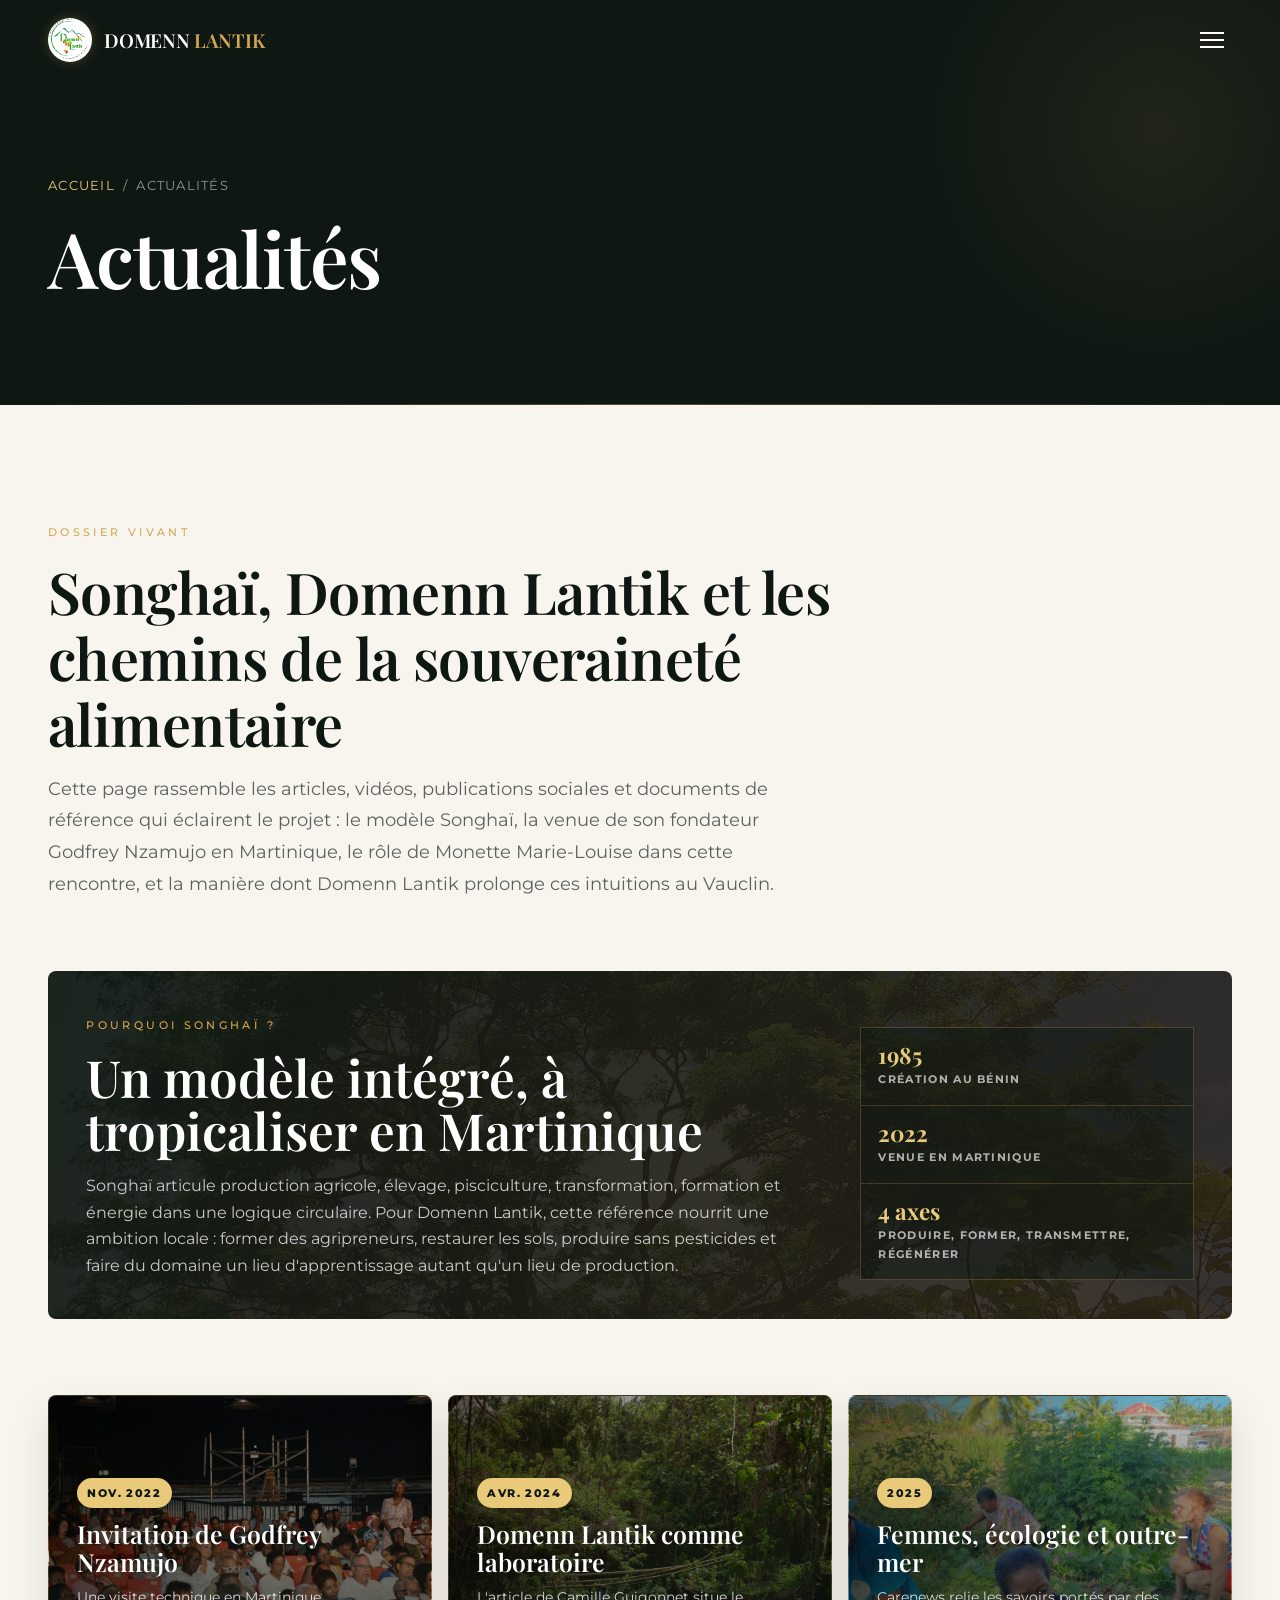
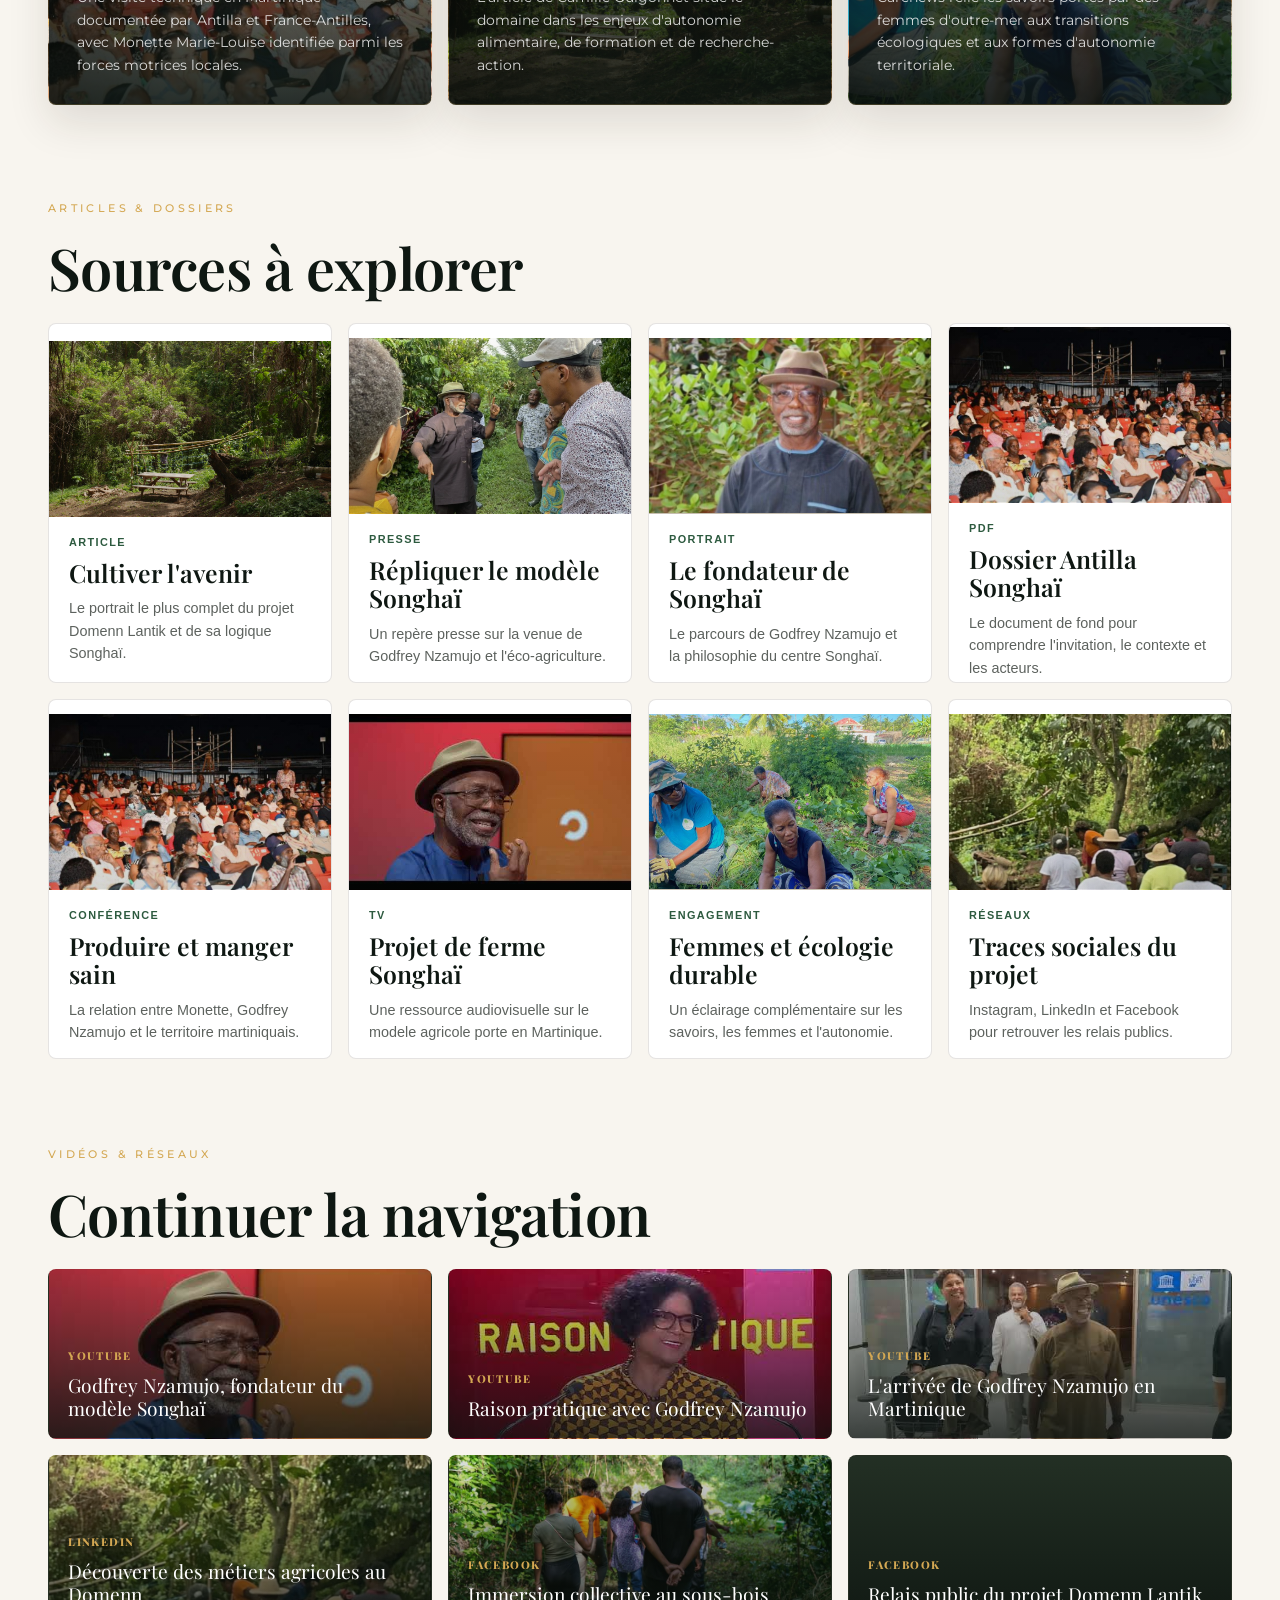
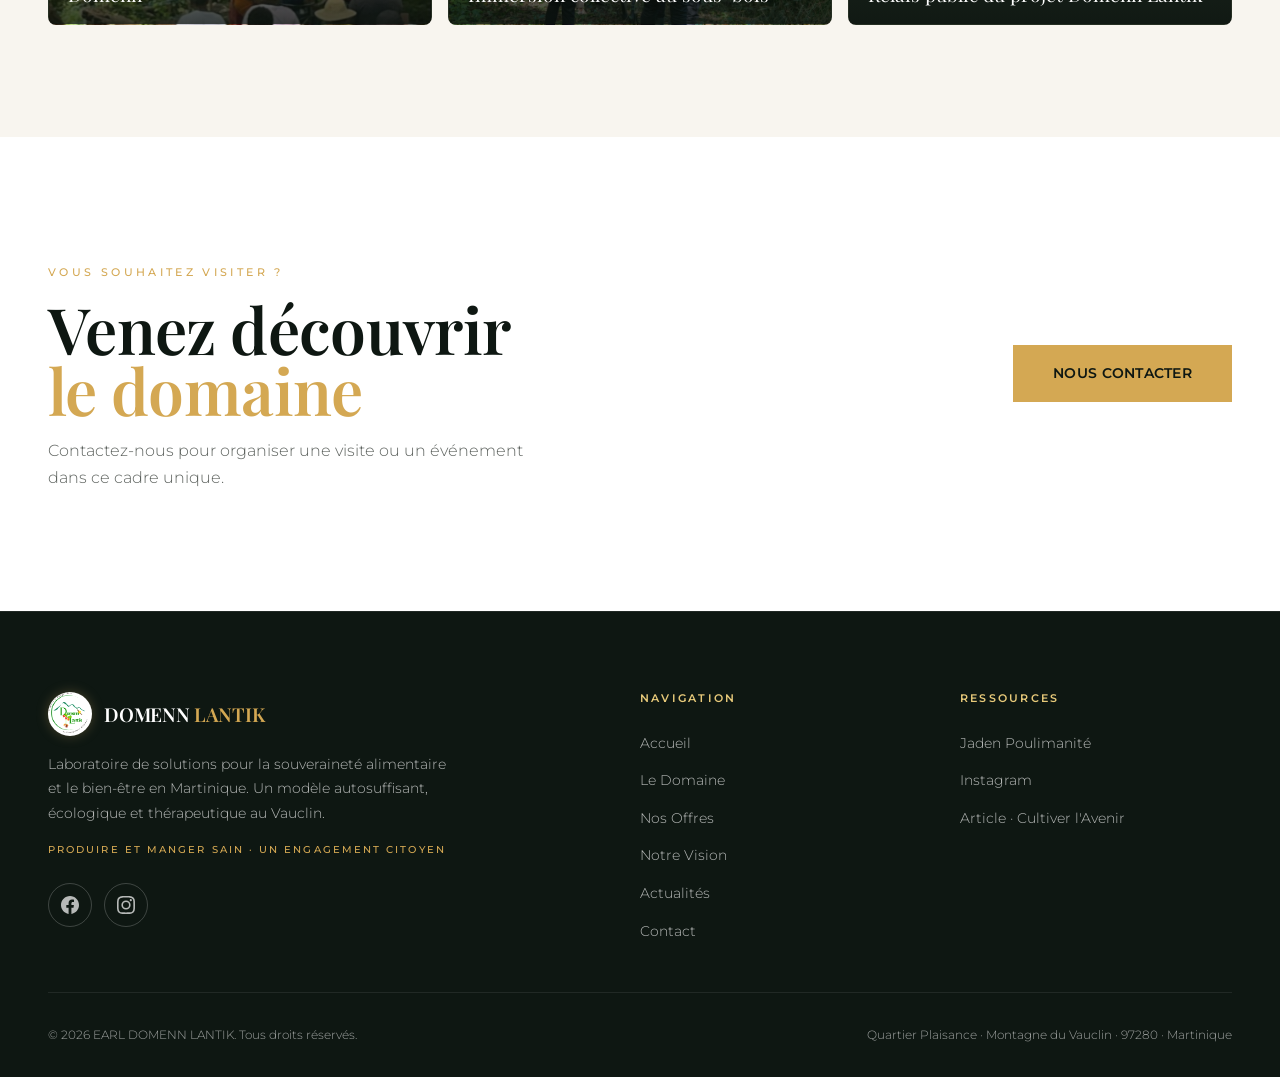
==== commit c6b06a00: "4th" ====
--- a/actualites.html
+++ b/actualites.html
@@ -243,7 +243,7 @@
       </div>
       <div class="footer-bottom">
         <p>© 2026 EARL DOMENN LANTIK. Tous droits réservés.</p>
-        <p>21 Rue Victor Hugo · Le Vauclin 97280 · Martinique</p>
+        <p>Quartier Plaisance · Montagne du Vauclin · 97280 · Martinique</p>
       </div>
     </div>
   </footer>
--- a/style.css
+++ b/style.css
@@ -2548,12 +2548,12 @@
   width: auto;
   max-width: 130px;
   object-fit: contain;
-  filter: grayscale(100%) brightness(0.85) contrast(1.1);
+  filter: drop-shadow(0 10px 22px rgba(0, 0, 0, 0.22));
   transition: filter 0.5s ease, transform 0.4s ease;
 }
 
 .logo-item:hover img {
-  filter: grayscale(0%) brightness(1) contrast(1);
+  filter: drop-shadow(0 14px 28px rgba(0, 0, 0, 0.28));
   transform: scale(1.06);
 }
 
@@ -2592,7 +2592,7 @@
    ============================================================ */
 
 .domaine-stories {
-  padding: calc(var(--header-h) + clamp(2rem, 5vw, 4rem)) 0 clamp(4rem, 8vw, 7rem);
+  padding: calc(var(--header-h) + 1rem) 0 4rem;
   background:
     linear-gradient(90deg, rgba(14,23,18,0.035) 1px, transparent 1px),
     linear-gradient(180deg, rgba(14,23,18,0.03) 1px, transparent 1px),
@@ -2601,14 +2601,14 @@
 }
 
 .domaine-paper {
-  width: min(1120px, calc(100% - 2rem));
+  width: 100%;
   margin: 0 auto;
-  padding: clamp(2.5rem, 6vw, 5rem) clamp(1.5rem, 6vw, 5.5rem) clamp(3rem, 8vw, 6rem);
+  padding: 2.2rem 1.2rem 3rem;
   background:
     radial-gradient(circle at 12% 4%, rgba(197,160,89,0.12), transparent 20%),
     radial-gradient(circle at 84% 10%, rgba(14,23,18,0.06), transparent 24%),
     linear-gradient(180deg, rgba(255,255,255,0.88), rgba(250,247,239,0.96));
-  box-shadow: 0 28px 90px rgba(42,31,20,0.12);
+  box-shadow: none;
   color: var(--earth-900);
   position: relative;
   overflow: hidden;
@@ -2630,7 +2630,7 @@
 .stories-title {
   position: relative;
   z-index: 1;
-  margin-bottom: clamp(3rem, 7vw, 5.5rem);
+  margin-bottom: 2.4rem;
   text-align: center;
 }
 
@@ -2649,7 +2649,7 @@
   margin: 0;
   color: var(--earth-900);
   font-family: var(--font-sans);
-  font-size: clamp(2.35rem, 5vw, 4rem);
+  font-size: clamp(2.1rem, 12vw, 3.1rem);
   font-weight: 900;
   letter-spacing: 0.02em;
   line-height: 0.92;
@@ -2660,11 +2660,11 @@
   position: relative;
   z-index: 1;
   display: grid;
-  grid-template-columns: minmax(260px, 1.04fr) minmax(260px, 0.86fr);
-  align-items: center;
-  gap: clamp(2rem, 6vw, 5rem);
-  min-height: 350px;
-  margin-bottom: clamp(3.5rem, 8vw, 6.5rem);
+  grid-template-columns: 1fr;
+  align-items: center;
+  gap: 1.25rem;
+  min-height: 0;
+  margin-bottom: 4rem;
 }
 
 .story-row:last-child {
@@ -2672,12 +2672,13 @@
 }
 
 .story-row-left {
-  grid-template-columns: minmax(260px, 0.86fr) minmax(260px, 1.04fr);
+  grid-template-columns: 1fr;
 }
 
 .story-photo {
   position: relative;
-  min-height: 280px;
+  order: 1;
+  min-height: 190px;
   margin: 0;
   filter: none;
 }
@@ -2698,7 +2699,7 @@
 .story-photo img {
   width: 100%;
   height: 100%;
-  min-height: 280px;
+  min-height: 190px;
   object-fit: cover;
   filter: saturate(0.86) contrast(0.94);
   mix-blend-mode: multiply;
@@ -2726,14 +2727,9 @@
   aspect-ratio: 1.15 / 1;
 }
 
-.story-photo-b,
-.story-photo-d,
-.story-photo-f {
-  transform: translateY(1.25rem);
-}
-
 .story-copy {
-  max-width: 390px;
+  order: 2;
+  max-width: 100%;
 }
 
 .story-kicker {
@@ -2751,7 +2747,7 @@
   margin-bottom: 0.75rem;
   color: var(--earth-900);
   font-family: var(--font-sans);
-  font-size: clamp(1.75rem, 3.2vw, 2.45rem);
+  font-size: clamp(1.75rem, 9vw, 2.35rem);
   font-weight: 900;
   letter-spacing: 0.01em;
   line-height: 0.95;
@@ -2761,58 +2757,69 @@
 .story-copy p {
   color: rgba(42,31,20,0.62);
   font-family: var(--font-serif);
-  font-size: 1rem;
+  font-size: 0.98rem;
   line-height: 1.76;
 }
 
-@media (max-width: 900px) {
-  .story-row,
-  .story-row-left {
-    grid-template-columns: 1fr;
-    gap: 1.25rem;
-    min-height: 0;
-    margin-bottom: 4rem;
-  }
-
-  .story-copy {
-    order: 2;
-    max-width: 100%;
-  }
-
-  .story-photo {
-    order: 1;
-    min-height: 220px;
-  }
-
-  .story-photo img {
-    min-height: 220px;
-  }
-
-  .story-photo-b,
-  .story-photo-d,
-  .story-photo-f {
-    transform: none;
-  }
-}
-
-@media (max-width: 560px) {
+@media (min-width: 561px) {
   .domaine-stories {
-    padding-top: calc(var(--header-h) + 1rem);
+    padding: calc(var(--header-h) + 2rem) 0 5rem;
   }
 
   .domaine-paper {
-    width: 100%;
-    padding: 2.2rem 1.2rem 3rem;
-    box-shadow: none;
-  }
-
-  .stories-title {
-    margin-bottom: 2.4rem;
+    width: min(1120px, calc(100% - 2rem));
+    padding: clamp(2.75rem, 6vw, 5rem) clamp(2rem, 6vw, 5.5rem) clamp(3.5rem, 8vw, 6rem);
+    box-shadow: 0 28px 90px rgba(42,31,20,0.12);
   }
 
   .story-photo,
   .story-photo img {
-    min-height: 190px;
+    min-height: 240px;
+  }
+}
+
+@media (min-width: 901px) {
+  .domaine-stories {
+    padding: calc(var(--header-h) + clamp(2rem, 5vw, 4rem)) 0 clamp(4rem, 8vw, 7rem);
+  }
+
+  .stories-title {
+    margin-bottom: clamp(3rem, 7vw, 5.5rem);
+  }
+
+  .stories-title h1 {
+    font-size: clamp(2.35rem, 5vw, 4rem);
+  }
+
+  .story-row {
+    grid-template-columns: minmax(260px, 1.04fr) minmax(260px, 0.86fr);
+    gap: clamp(2rem, 6vw, 5rem);
+    min-height: 350px;
+    margin-bottom: clamp(3.5rem, 8vw, 6.5rem);
+  }
+
+  .story-row-left {
+    grid-template-columns: minmax(260px, 0.86fr) minmax(260px, 1.04fr);
+  }
+
+  .story-photo {
+    min-height: 280px;
+  }
+
+  .story-photo img {
+    min-height: 280px;
+  }
+
+  .story-copy {
+    max-width: 390px;
+  }
+
+  .story-copy h2 {
+    font-size: clamp(1.75rem, 3.2vw, 2.45rem);
+  }
+
+  .story-copy p {
+    font-size: 1rem;
   }
 }
 
@@ -3887,6 +3894,7 @@
   display: grid;
   gap: 0.18rem;
   min-width: 92px;
+  max-width: 190px;
 }
 
 .home-poster-facts span + span::before {
@@ -3908,9 +3916,10 @@
 .home-poster-facts strong {
   color: #fff;
   font-family: var(--font-sans);
-  font-size: 1.45rem;
-  line-height: 1;
+  font-size: clamp(1.02rem, 1.45vw, 1.45rem);
+  line-height: 1.08;
   font-weight: 700;
+  overflow-wrap: anywhere;
 }
 
 .home-poster-btn {
